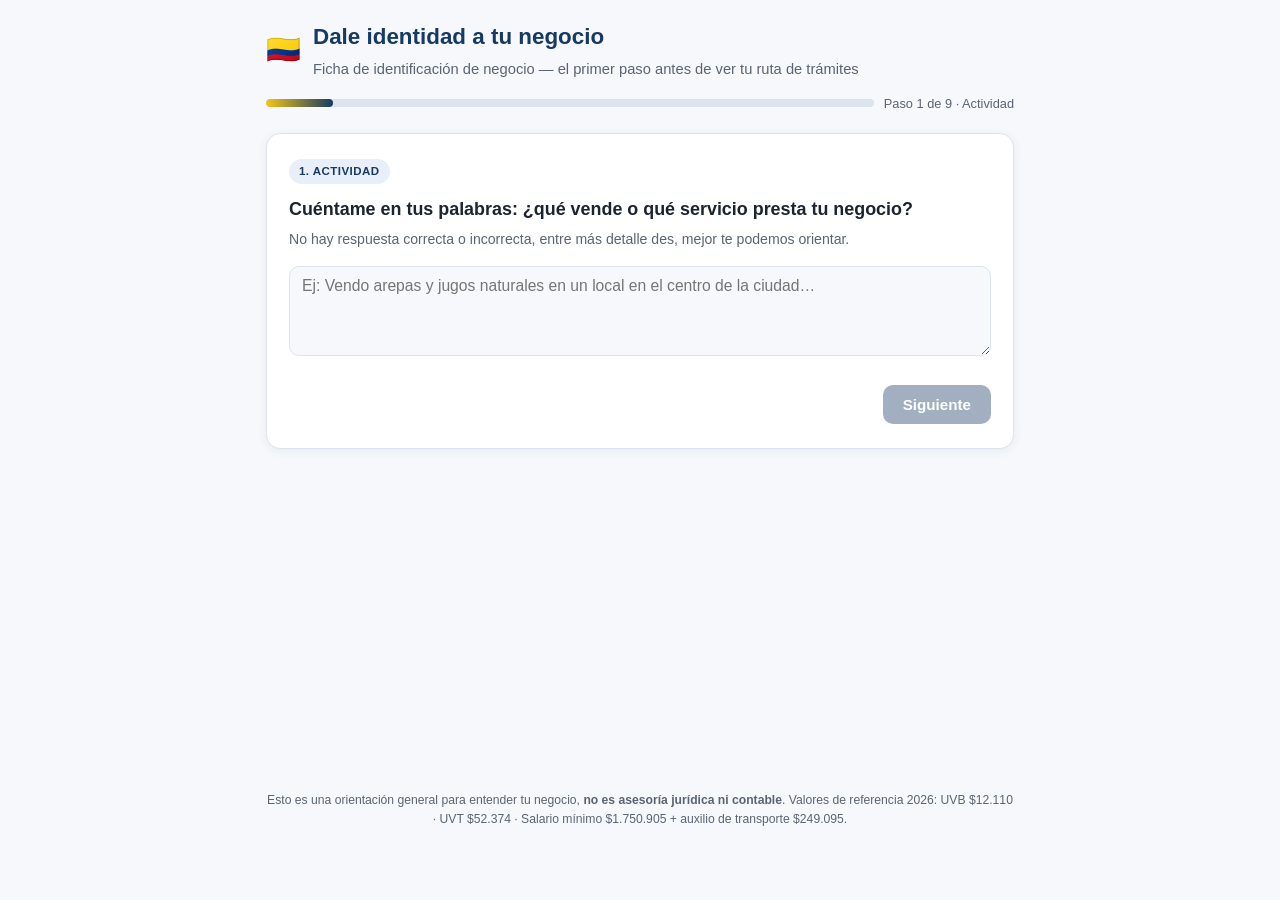
==== index.html @ d8d4880c "Agregar ficha de identificación de negocio Primer módulo del proyecto: un asistente por botones que " ====
<!DOCTYPE html>
<html lang="es-CO">
<head>
  <meta charset="UTF-8" />
  <meta name="viewport" content="width=device-width, initial-scale=1.0" />
  <title>Ficha de Identificación de Negocio · Emprendimiento Sabana</title>
  <meta name="description" content="Dale identidad a tu negocio: responde unas preguntas simples y arma tu ficha de identificación para saber qué trámites, entidades y documentos te corresponden." />
  <link rel="stylesheet" href="styles.css" />
</head>
<body>
  <div class="app-shell">
    <header class="app-header">
      <div class="brand">
        <span class="brand-badge">🇨🇴</span>
        <div>
          <h1>Dale identidad a tu negocio</h1>
          <p class="subtitle">Ficha de identificación de negocio — el primer paso antes de ver tu ruta de trámites</p>
        </div>
      </div>
      <div class="progress-wrap" aria-hidden="true">
        <div class="progress-track">
          <div id="progressBar" class="progress-bar" style="width:0%"></div>
        </div>
        <span id="progressLabel" class="progress-label">Empezando…</span>
      </div>
    </header>

    <main id="main" class="main-panel" role="main" aria-live="polite">
      <!-- El asistente (wizard) se renderiza aquí vía app.js -->
    </main>

    <footer class="app-footer">
      <p>
        Esto es una orientación general para entender tu negocio, <strong>no es asesoría jurídica ni contable</strong>.
        Valores de referencia 2026: UVB $12.110 · UVT $52.374 · Salario mínimo $1.750.905 + auxilio de transporte $249.095.
      </p>
    </footer>
  </div>

  <script src="app.js"></script>
</body>
</html>
---- styles.css ----
:root {
  --azul: #163a63;
  --azul-suave: #e8eff8;
  --amarillo: #f5c518;
  --rojo: #c8102e;
  --texto: #1c2430;
  --texto-suave: #5a6472;
  --borde: #dde3ec;
  --fondo: #f7f8fb;
  --blanco: #ffffff;
  --verde: #1f8a4c;
  --radio: 14px;
  --sombra: 0 2px 10px rgba(22, 58, 99, 0.08);
}

* { box-sizing: border-box; }

html, body {
  margin: 0;
  padding: 0;
  background: var(--fondo);
  color: var(--texto);
  font-family: "Segoe UI", Roboto, Helvetica, Arial, sans-serif;
  line-height: 1.5;
}

.app-shell {
  max-width: 780px;
  margin: 0 auto;
  padding: 20px 16px 60px;
  min-height: 100vh;
  display: flex;
  flex-direction: column;
}

.app-header {
  margin-bottom: 20px;
}

.brand {
  display: flex;
  align-items: center;
  gap: 12px;
  margin-bottom: 14px;
}

.brand-badge {
  font-size: 28px;
  line-height: 1;
}

.app-header h1 {
  margin: 0;
  font-size: 1.4rem;
  color: var(--azul);
}

.subtitle {
  margin: 4px 0 0;
  color: var(--texto-suave);
  font-size: 0.92rem;
}

.progress-wrap {
  display: flex;
  align-items: center;
  gap: 10px;
}

.progress-track {
  flex: 1;
  height: 8px;
  background: var(--borde);
  border-radius: 6px;
  overflow: hidden;
}

.progress-bar {
  height: 100%;
  background: linear-gradient(90deg, var(--amarillo), var(--azul));
  border-radius: 6px;
  transition: width 0.35s ease;
}

.progress-label {
  font-size: 0.8rem;
  color: var(--texto-suave);
  white-space: nowrap;
}

.main-panel {
  flex: 1;
}

.card {
  background: var(--blanco);
  border: 1px solid var(--borde);
  border-radius: var(--radio);
  box-shadow: var(--sombra);
  padding: 24px 22px;
  animation: fadeIn 0.25s ease;
}

@keyframes fadeIn {
  from { opacity: 0; transform: translateY(6px); }
  to { opacity: 1; transform: translateY(0); }
}

.section-tag {
  display: inline-block;
  font-size: 0.72rem;
  font-weight: 700;
  letter-spacing: 0.04em;
  text-transform: uppercase;
  color: var(--azul);
  background: var(--azul-suave);
  padding: 4px 10px;
  border-radius: 999px;
  margin-bottom: 12px;
}

.question {
  font-size: 1.12rem;
  font-weight: 600;
  margin: 0 0 6px;
  color: var(--texto);
}

.hint {
  font-size: 0.88rem;
  color: var(--texto-suave);
  margin: 0 0 16px;
}

.explainer {
  background: var(--azul-suave);
  border-left: 4px solid var(--azul);
  padding: 12px 14px;
  border-radius: 8px;
  font-size: 0.92rem;
  margin-bottom: 16px;
}

.field-group {
  margin-bottom: 16px;
}

.field-label {
  display: block;
  font-size: 0.85rem;
  font-weight: 600;
  margin-bottom: 6px;
  color: var(--texto);
}

textarea, input[type="text"], input[type="number"] {
  width: 100%;
  padding: 10px 12px;
  border: 1.5px solid var(--borde);
  border-radius: 10px;
  font-size: 0.98rem;
  font-family: inherit;
  color: var(--texto);
  background: var(--fondo);
}

textarea:focus, input:focus {
  outline: none;
  border-color: var(--azul);
  background: var(--blanco);
}

textarea {
  min-height: 90px;
  resize: vertical;
}

.btn-grid {
  display: flex;
  flex-wrap: wrap;
  gap: 10px;
  margin-bottom: 4px;
}

.choice-btn {
  border: 1.6px solid var(--borde);
  background: var(--blanco);
  color: var(--texto);
  padding: 10px 16px;
  border-radius: 999px;
  font-size: 0.92rem;
  cursor: pointer;
  transition: all 0.15s ease;
  text-align: left;
}

.choice-btn:hover {
  border-color: var(--azul);
  background: var(--azul-suave);
}

.choice-btn.selected {
  background: var(--azul);
  border-color: var(--azul);
  color: var(--blanco);
  font-weight: 600;
}

.choice-btn.block {
  display: block;
  width: 100%;
  border-radius: 10px;
}

.choice-btn small {
  display: block;
  font-weight: 400;
  opacity: 0.85;
  margin-top: 2px;
}

.nav-row {
  display: flex;
  justify-content: space-between;
  align-items: center;
  margin-top: 22px;
  gap: 10px;
}

.btn {
  border: none;
  border-radius: 10px;
  padding: 11px 20px;
  font-size: 0.95rem;
  font-weight: 600;
  cursor: pointer;
  transition: opacity 0.15s ease, transform 0.1s ease;
}

.btn:active { transform: scale(0.98); }

.btn-primary {
  background: var(--azul);
  color: var(--blanco);
}

.btn-primary:disabled {
  opacity: 0.4;
  cursor: not-allowed;
}

.btn-ghost {
  background: transparent;
  color: var(--texto-suave);
}

.btn-ghost:hover { color: var(--azul); }

.error-msg {
  color: var(--rojo);
  font-size: 0.85rem;
  margin-top: 8px;
}

/* Resultado / ficha */
.ficha-card {
  background: var(--azul);
  color: var(--blanco);
  border-radius: var(--radio);
  padding: 22px;
  margin-bottom: 20px;
}

.ficha-card h2 {
  margin: 0 0 4px;
  font-size: 1.2rem;
}

.ficha-card .ficha-sub {
  font-size: 0.85rem;
  opacity: 0.85;
  margin-bottom: 16px;
}

.ficha-row {
  display: grid;
  grid-template-columns: 180px 1fr;
  gap: 6px 12px;
  padding: 8px 0;
  border-bottom: 1px solid rgba(255,255,255,0.15);
  font-size: 0.92rem;
}

.ficha-row:last-child { border-bottom: none; }

.ficha-row dt {
  font-weight: 700;
  opacity: 0.9;
}

.ficha-row dd {
  margin: 0;
}

.tag-list {
  list-style: none;
  padding: 0;
  margin: 4px 0 0;
}

.tag-list li {
  background: rgba(255,255,255,0.14);
  border-radius: 8px;
  padding: 6px 10px;
  margin-bottom: 6px;
  font-size: 0.88rem;
}

.tag-list li:last-child { margin-bottom: 0; }

.map-section {
  margin-bottom: 20px;
}

.map-section h3 {
  font-size: 1.02rem;
  color: var(--azul);
  margin-bottom: 10px;
}

.entity-grid {
  display: grid;
  grid-template-columns: repeat(auto-fit, minmax(220px, 1fr));
  gap: 12px;
}

.entity-card {
  border: 1px solid var(--borde);
  border-radius: 12px;
  padding: 14px 16px;
  background: var(--blanco);
}

.entity-card.baseline { border-top: 4px solid var(--azul); }
.entity-card.trigger { border-top: 4px solid var(--amarillo); }

.entity-card h4 {
  margin: 0 0 8px;
  font-size: 0.95rem;
  color: var(--texto);
}

.entity-card ul {
  margin: 0;
  padding-left: 18px;
  font-size: 0.86rem;
  color: var(--texto-suave);
}

.entity-card ul li { margin-bottom: 4px; }

.link-row {
  display: flex;
  flex-wrap: wrap;
  gap: 10px;
  margin-top: 10px;
}

.link-btn {
  display: inline-flex;
  align-items: center;
  gap: 8px;
  border: 1.6px solid var(--azul);
  color: var(--azul);
  background: var(--blanco);
  text-decoration: none;
  padding: 10px 16px;
  border-radius: 10px;
  font-size: 0.9rem;
  font-weight: 600;
}

.link-btn:hover { background: var(--azul-suave); }

.open-list {
  font-size: 0.88rem;
  color: var(--texto-suave);
  padding-left: 18px;
  margin: 6px 0 0;
}

.open-list li { margin-bottom: 6px; }

.actions-row {
  display: flex;
  gap: 10px;
  flex-wrap: wrap;
  margin-top: 18px;
}

.copy-box {
  background: var(--fondo);
  border: 1px dashed var(--borde);
  border-radius: 10px;
  padding: 14px;
  font-family: "SFMono-Regular", Consolas, "Liberation Mono", Menlo, monospace;
  font-size: 0.78rem;
  white-space: pre-wrap;
  color: var(--texto);
  margin-top: 10px;
  display: none;
}

.copy-box.visible { display: block; }

.app-footer {
  margin-top: 26px;
  font-size: 0.76rem;
  color: var(--texto-suave);
  text-align: center;
}

.disclaimer-inline {
  font-size: 0.8rem;
  color: var(--texto-suave);
  margin-top: 14px;
  border-top: 1px dashed var(--borde);
  padding-top: 12px;
}

@media (max-width: 520px) {
  .ficha-row { grid-template-columns: 1fr; }
  .ficha-row dt { margin-bottom: 2px; }
}
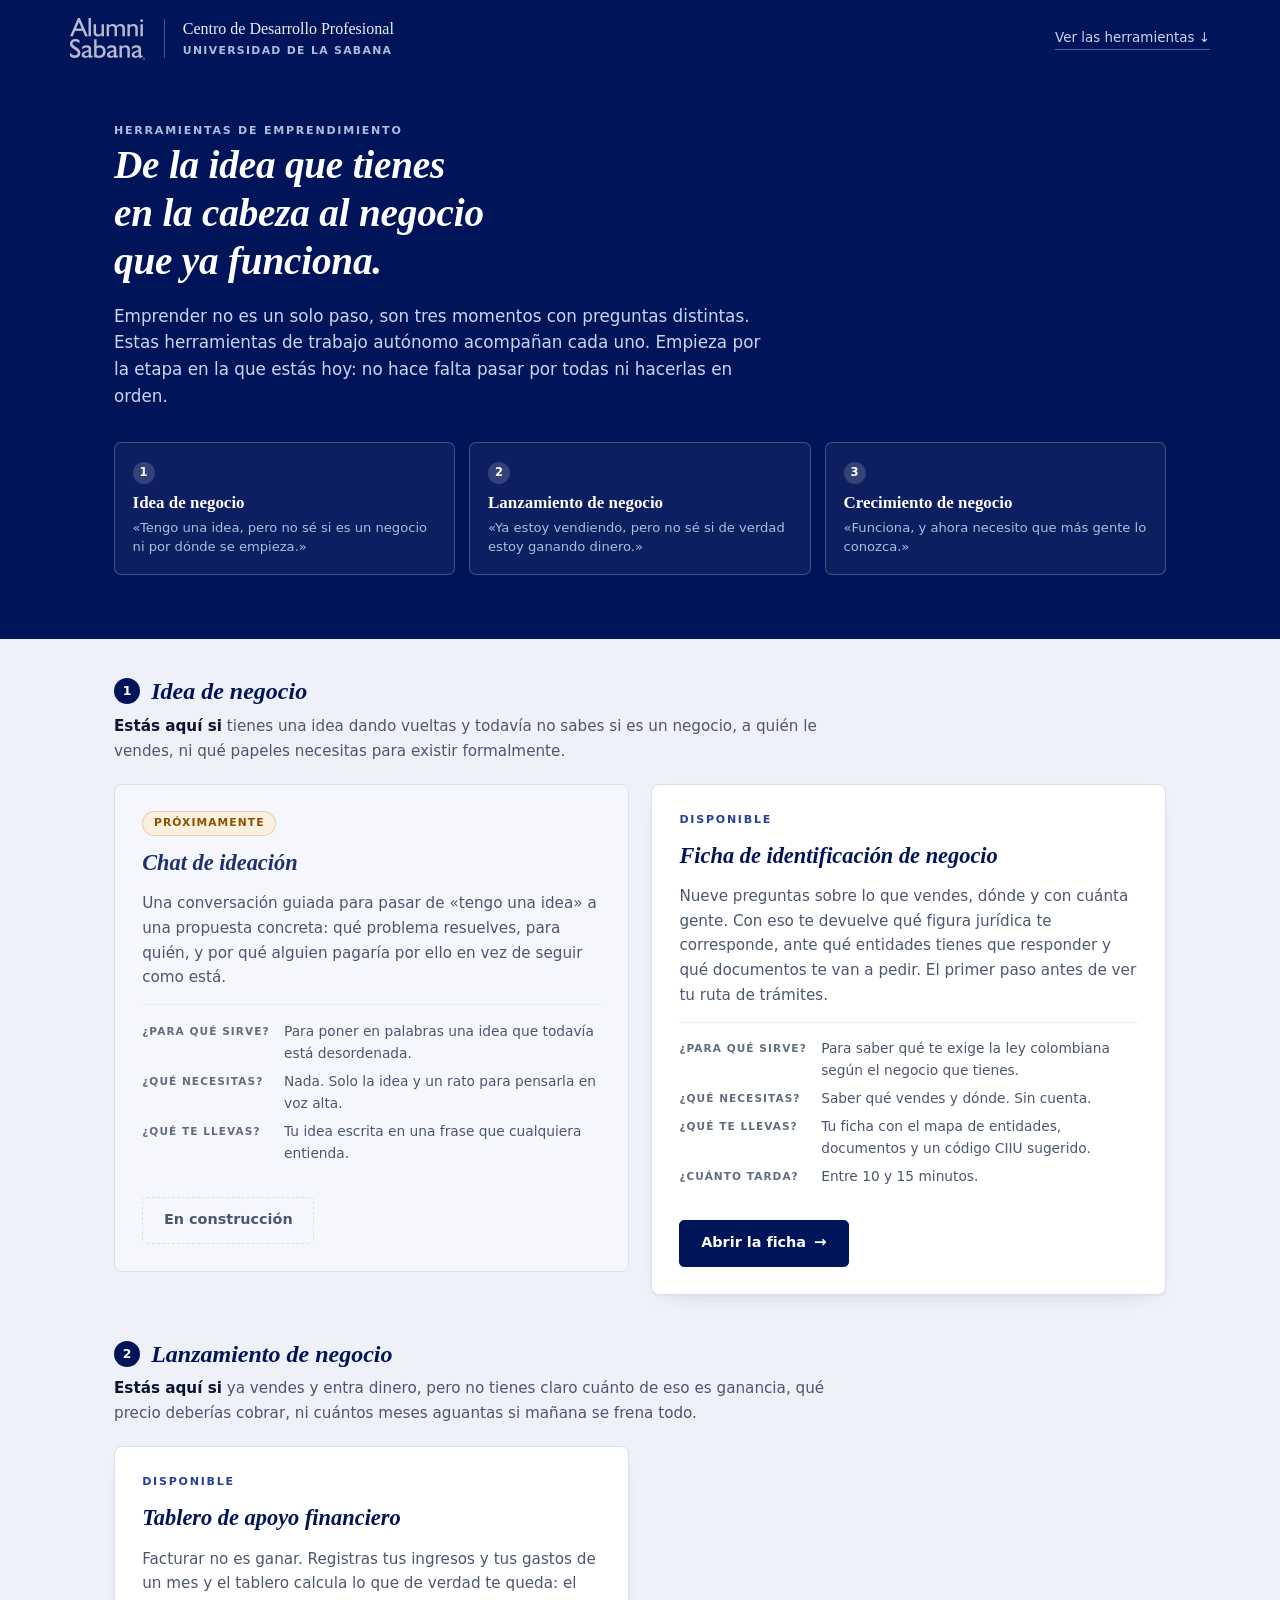
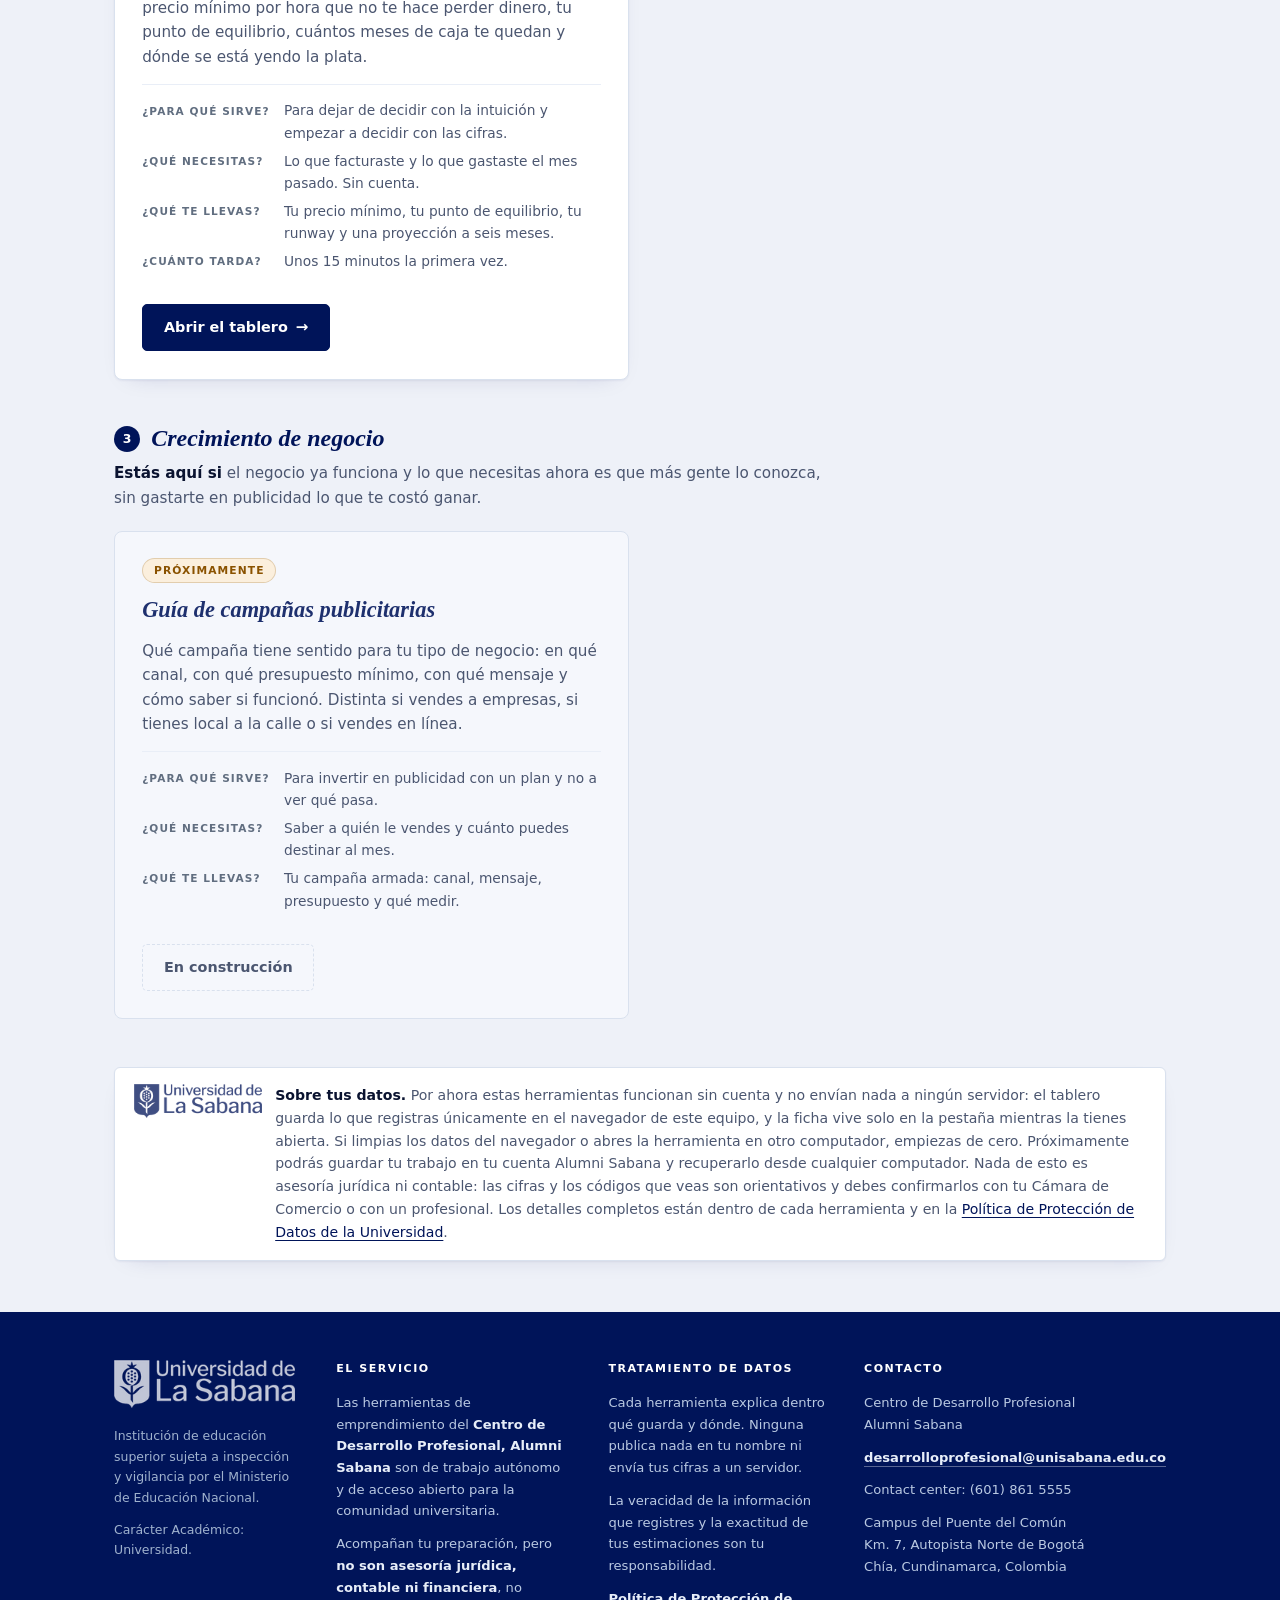
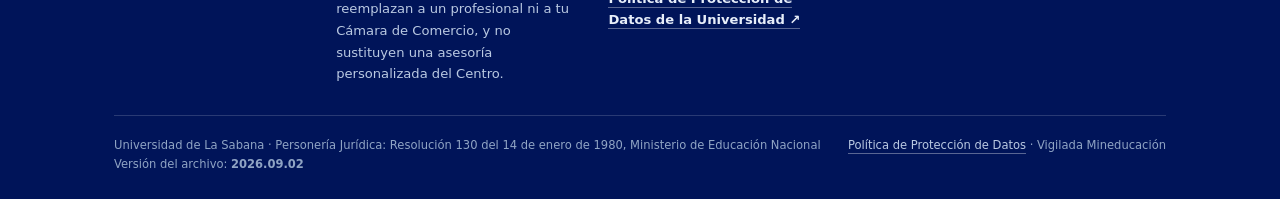
==== commit 9ae0f5b2: "Portada de emprendimiento y las dos primeras herramientas Tres páginas autónomas para el recorrido d" ====
--- a/index.html
+++ b/index.html
@@ -1,42 +1,665 @@
 <!DOCTYPE html>
-<html lang="es-CO">
+<html lang="es">
 <head>
-  <meta charset="UTF-8" />
-  <meta name="viewport" content="width=device-width, initial-scale=1.0" />
-  <title>Ficha de Identificación de Negocio · Emprendimiento Sabana</title>
-  <meta name="description" content="Dale identidad a tu negocio: responde unas preguntas simples y arma tu ficha de identificación para saber qué trámites, entidades y documentos te corresponden." />
-  <link rel="stylesheet" href="styles.css" />
+<meta charset="UTF-8">
+<meta name="viewport" content="width=device-width, initial-scale=1, viewport-fit=cover">
+<meta name="description" content="Herramientas de emprendimiento del Centro de Desarrollo Profesional de la Universidad de La Sabana: de la idea al lanzamiento y al crecimiento de tu negocio.">
+<meta name="color-scheme" content="light">
+<meta name="theme-color" content="#001459">
+<title>Emprendimiento · Centro de Desarrollo Profesional — Alumni Sabana</title>
+<style>
+/* ══════════════════════════════════════════════════════════════
+   HERRAMIENTAS DE EMPRENDIMIENTO
+   Centro de Desarrollo Profesional · Alumni Sabana
+   Universidad de La Sabana
+
+   Portada de las herramientas de emprendimiento. Misma paleta,
+   misma tipografía y mismo pie que «Estudio de Pitch», «Construye
+   tu portafolio» y la portada de empleabilidad: las herramientas
+   del Centro se leen como un solo servicio, no como páginas sueltas.
+
+   ── CÓMO ESTÁ ORGANIZADA ──────────────────────────────────────
+   Tres etapas, en el orden en que las vive quien emprende:
+
+     1 · IDEA        · tienes una idea, no sabes si es un negocio
+     2 · LANZAMIENTO · ya vendes, no sabes si estás ganando
+     3 · CRECIMIENTO · funciona, quieres que lo conozcan más
+
+   El orden es la mitad del mensaje: quien llega perdido encuentra
+   su etapa antes de leer una sola tarjeta.
+
+   ── PARA AÑADIR O ACTIVAR UNA HERRAMIENTA ─────────────────────
+   1. Quita el atributo «data-pronto» de su <article>.
+   2. Añade su dirección en el bloque DIRECCIONES, al final.
+   El botón se activa solo. No hace falta tocar nada más.
+   ══════════════════════════════════════════════════════════════ */
+
+/* ═══════════════ 1 · VARIABLES ═══════════════ */
+:root {
+  --paper: #EEF1F8;
+  --surface: #FFFFFF;
+  --surface-2: #F5F7FC;
+  --ink: #0A1330;
+  --ink-soft: #4B5670;
+  /* #8895A4 venía de las otras portadas del Centro, pero medido da
+     3,05:1 sobre blanco: por debajo del mínimo de 4,5:1 que pide la
+     WCAG para texto pequeño, y las etiquetas «¿PARA QUÉ SIRVE?» son
+     justo texto pequeño. Se oscurece hasta 4,6:1 conservando el
+     mismo matiz azulado. Se comprueba contra los DOS fondos en que
+     aparece: el blanco de las tarjetas activas y el #F5F7FC de las
+     de «Próximamente», que es el más exigente de los dos. */
+  --ink-faint: #616E80;
+  --rule: #D9E1EE;
+  --rule-soft: #E9EEF7;
+
+  --azul: #001459;
+  --azul-700: #1E306E;
+  --azul-500: #25409A;
+  --azul-300: #7FA6D0;
+  --azul-soft: #E3EAF7;
+
+  --ok: #158A5E;
+  --ambar: #8A5200;
+  --ambar-soft: #FBEFDD;
+
+  --shadow: 0 1px 2px rgba(0,20,89,.05), 0 8px 24px -16px rgba(0,20,89,.22);
+  --shadow-alta: 0 2px 6px rgba(0,20,89,.08), 0 22px 44px -20px rgba(0,20,89,.3);
+
+  --serif: "Iowan Old Style", "Palatino Linotype", Palatino, "Book Antiqua", Georgia, serif;
+  --sans: "Segoe UI", system-ui, -apple-system, "Helvetica Neue", Arial, sans-serif;
+
+  --ancho: 1140px;
+  --pad: clamp(1.1rem, 4vw, 2.75rem);
+}
+
+/* ═══════════════ 2 · BASE ═══════════════ */
+* { box-sizing: border-box; }
+
+body {
+  margin: 0;
+  background: var(--paper);
+  color: var(--ink);
+  font-family: var(--sans);
+  font-size: 16px;
+  line-height: 1.62;
+  -webkit-font-smoothing: antialiased;
+}
+
+h1, h2, h3 { font-family: var(--serif); font-weight: 600; line-height: 1.2; margin: 0; text-wrap: balance; }
+p { margin: 0; }
+a { color: var(--azul); text-underline-offset: 3px; }
+:focus-visible { outline: 2px solid var(--azul-500); outline-offset: 3px; border-radius: 2px; }
+
+.envoltura { max-width: var(--ancho); margin: 0 auto; padding: 0 var(--pad); }
+.eyebrow {
+  font-size: .69rem; letter-spacing: .16em; text-transform: uppercase;
+  font-weight: 700; color: var(--azul-500);
+}
+.saltar {
+  position: absolute; left: -9999px; top: 0; z-index: 100;
+  background: var(--azul); color: #FFFFFF;
+  padding: .6rem 1rem; border-radius: 0 0 5px 0; font-size: .85rem; font-weight: 600;
+}
+.saltar:focus { left: 0; }
+
+/* ═══════════════ 3 · CABECERA ═══════════════ */
+.masthead { background: var(--azul); color: #EAF0F8; }
+.masthead-fila {
+  display: flex; align-items: center; gap: 1.2rem;
+  padding: 1.1rem 0; flex-wrap: wrap;
+}
+.masthead img { height: 42px; width: auto; display: block; }
+.masthead .divisor {
+  padding-left: 1.1rem; border-left: 1px solid rgba(255,255,255,.28);
+  font-family: var(--serif); font-size: 1rem; line-height: 1.3;
+}
+.masthead .divisor small {
+  display: block; font-family: var(--sans); font-size: .68rem;
+  letter-spacing: .12em; text-transform: uppercase; color: #A9BEDE;
+  font-weight: 600; margin-top: .25rem;
+}
+.masthead .volver {
+  margin-left: auto; font-size: .84rem; color: #C7D6F0; text-decoration: none;
+  border-bottom: 1px solid rgba(199,214,240,.4); padding-bottom: 1px;
+  transition: color .15s, border-color .15s;
+}
+.masthead .volver:hover { color: #FFFFFF; border-bottom-color: #FFFFFF; }
+
+/* ═══════════════ 4 · PORTADA ═══════════════ */
+.hero { background: var(--azul); color: #FFFFFF; padding: 2.4rem 0 3rem; }
+.hero h1 {
+  font-size: clamp(1.55rem, 3.4vw, 2.45rem); font-style: italic;
+  letter-spacing: -.005em; line-height: 1.22; max-width: 22ch;
+}
+.hero p {
+  margin-top: 1.1rem; font-size: 1.05rem;
+  color: #C7D6F0; line-height: 1.6; max-width: 62ch;
+}
+.hero .eyebrow { color: #A9BEDE; }
+
+/* El recorrido: las tres etapas como índice de la página. No es
+   decoración —es el único sitio donde se ve el camino entero de un
+   vistazo, y cada una lleva a su sección. */
+.recorrido {
+  display: grid; grid-template-columns: repeat(3, 1fr);
+  gap: .9rem; margin-top: 2rem; list-style: none; padding: 0;
+  counter-reset: etapa;
+}
+.recorrido a {
+  display: block; text-decoration: none; height: 100%;
+  border: 1px solid rgba(255,255,255,.22); border-radius: 7px;
+  padding: .95rem 1.1rem 1.05rem;
+  background: rgba(255,255,255,.05);
+  transition: background .16s, border-color .16s, transform .12s;
+}
+.recorrido a:hover {
+  background: rgba(255,255,255,.11); border-color: rgba(255,255,255,.5);
+  transform: translateY(-2px);
+}
+.recorrido .num {
+  display: inline-flex; align-items: center; justify-content: center;
+  width: 22px; height: 22px; border-radius: 50%;
+  background: rgba(255,255,255,.16); color: #FFFFFF;
+  font-size: .72rem; font-weight: 700; margin-bottom: .5rem;
+}
+.recorrido b {
+  display: block; font-family: var(--serif); font-size: 1.06rem;
+  font-weight: 600; color: #FFFFFF; line-height: 1.25;
+}
+.recorrido span.q {
+  display: block; margin-top: .3rem; font-size: .82rem;
+  color: #A9BEDE; line-height: 1.5;
+}
+
+/* ═══════════════ 5 · PANEL DE QUIEN ENTRÓ ═══════════════ */
+.panel {
+  background: var(--surface); border: 1px solid var(--rule); border-radius: 8px;
+  box-shadow: var(--shadow); padding: 1.5rem 1.7rem;
+  margin-top: -2.6rem; margin-bottom: 2rem;
+}
+.panel[hidden] { display: none; }
+.panel-cab { display: flex; align-items: flex-start; justify-content: space-between; gap: 1.2rem; flex-wrap: wrap; }
+.panel h2 { font-size: 1.5rem; font-style: italic; color: var(--azul); margin-top: .2rem; }
+.panel-cab p { font-size: .9rem; color: var(--ink-soft); margin-top: .3rem; }
+.panel-nota {
+  font-size: .82rem; color: var(--ink-faint);
+  margin-top: 1rem; padding-top: .9rem; border-top: 1px solid var(--rule-soft);
+}
+
+/* El panel de la cuenta sí sube a solaparse con la banda azul: es
+   una tarjeta blanca con sombra, y el efecto de que «flote» sobre
+   el azul es el que tienen las otras portadas del Centro.
+
+   La primera ETAPA no sube. Se intentó y el resultado fue un
+   título azul marino cayendo sobre la banda azul marino: el
+   «Idea de negocio» desaparecía por completo. Un titular de
+   sección no es una tarjeta —no lleva fondo propio— así que sobre
+   la banda no tiene dónde apoyarse. Se queda en el papel. */
+
+/* ═══════════════ 6 · ETAPAS ═══════════════ */
+.etapa { padding-top: 2.8rem; scroll-margin-top: 1rem; }
+.etapa.primera { padding-top: 2.4rem; }
+.etapa-cab { margin-bottom: 1.3rem; }
+.etapa-cab .linea {
+  display: flex; align-items: baseline; gap: .7rem; flex-wrap: wrap;
+}
+.etapa-cab .num {
+  display: inline-flex; align-items: center; justify-content: center;
+  width: 26px; height: 26px; flex: none; border-radius: 50%;
+  background: var(--azul); color: #FFFFFF;
+  font-family: var(--sans); font-size: .78rem; font-weight: 700;
+  align-self: center;
+}
+.etapa-cab h2 { font-size: 1.5rem; font-style: italic; color: var(--azul); }
+.etapa-cab .cuando {
+  margin-top: .5rem; color: var(--ink-soft); font-size: .95rem; max-width: 74ch;
+}
+.etapa-cab .cuando b { color: var(--ink); font-weight: 600; }
+
+/* ═══════════════ 7 · TARJETAS ═══════════════ */
+/* La rejilla es de DOS columnas fijas, no «auto-fit».
+   Se probaron las dos alternativas y ninguna sirve:
+     · «auto-fit» estira la tarjeta única de las etapas 2 y 3 hasta
+       los 1140 px del contenedor. Deja de leerse como tarjeta y
+       pasa a ser una franja con líneas de 140 caracteres.
+     · «auto-fill» con un máximo corrige eso, pero reparte el
+       sobrante en columnas fantasma y apila las dos tarjetas de la
+       etapa 1 en una sola columna, dejando media página vacía.
+   Con dos columnas explícitas, una tarjeta ocupa una columna
+   —el mismo ancho en las tres etapas— y dos se ponen al lado. */
+.tarjetas {
+  display: grid;
+  grid-template-columns: repeat(2, minmax(0, 1fr));
+  gap: 1.4rem;
+  align-items: start;
+}
+/* Por debajo de dos columnas cómodas, una sola a todo el ancho. */
+@media (max-width: 860px) {
+  .tarjetas { grid-template-columns: minmax(0, 1fr); }
+}
+.tarjeta {
+  background: var(--surface); border: 1px solid var(--rule); border-radius: 8px;
+  box-shadow: var(--shadow); padding: 1.6rem 1.7rem 1.7rem;
+  display: flex; flex-direction: column; gap: .9rem;
+  transition: box-shadow .18s ease, transform .18s ease, border-color .18s ease;
+}
+.tarjeta:hover { box-shadow: var(--shadow-alta); transform: translateY(-2px); border-color: var(--azul-300); }
+.tarjeta h3 { font-size: 1.4rem; font-style: italic; color: var(--azul); }
+.tarjeta .lema { font-size: .95rem; color: var(--ink-soft); }
+
+.tarjeta dl {
+  margin: 0; display: grid; grid-template-columns: auto 1fr;
+  gap: .35rem .9rem; font-size: .86rem;
+  padding-top: .9rem; border-top: 1px solid var(--rule-soft);
+}
+.tarjeta dt {
+  font-size: .66rem; letter-spacing: .1em; text-transform: uppercase;
+  color: var(--ink-faint); font-weight: 700; padding-top: .2rem;
+}
+.tarjeta dd { margin: 0; color: var(--ink-soft); }
+
+.tarjeta .ir { margin-top: auto; padding-top: 1.1rem; }
+
+/* ── Las que todavía no existen ──
+   Se ven, porque el recorrido completo es información útil: quien
+   entra sabe qué va a haber y en qué orden. Pero no fingen ser un
+   enlace. El botón es un <span>, no una <a>: no se puede pulsar,
+   no recibe el foco del tabulador y no promete lo que no hay. */
+.tarjeta[data-pronto] { background: var(--surface-2); box-shadow: none; }
+.tarjeta[data-pronto]:hover { transform: none; box-shadow: none; border-color: var(--rule); }
+.tarjeta[data-pronto] h3 { color: var(--azul-700); }
+.marca-pronto {
+  display: inline-flex; align-items: center; gap: .4rem; align-self: flex-start;
+  background: var(--ambar-soft); color: var(--ambar);
+  border: 1px solid rgba(138,82,0,.22); border-radius: 999px;
+  padding: .18rem .68rem; font-size: .67rem; font-weight: 700;
+  letter-spacing: .1em; text-transform: uppercase;
+}
+.boton-pronto {
+  display: inline-flex; align-items: center; justify-content: center;
+  background: transparent; color: var(--ink-soft);
+  border: 1px dashed var(--rule); border-radius: 5px;
+  padding: .68rem 1.3rem; font-size: .9rem; font-weight: 600;
+  cursor: default; user-select: none;
+}
+
+.boton {
+  display: inline-flex; align-items: center; justify-content: center; gap: .5rem;
+  background: var(--azul); color: #FFFFFF; border: 1px solid var(--azul);
+  font-family: var(--sans); font-size: .9rem; font-weight: 600;
+  padding: .68rem 1.3rem; border-radius: 5px; text-decoration: none;
+  transition: opacity .15s, transform .08s;
+}
+.boton:hover { opacity: .9; }
+.boton:active { transform: translateY(1px); }
+.boton .flecha { font-size: 1.05em; line-height: 1; }
+.boton.linea { background: transparent; color: var(--azul); border-color: var(--rule); }
+.boton.linea:hover { background: var(--azul-soft); border-color: var(--azul); opacity: 1; }
+
+/* ═══════════════ 8 · AVISO Y PIE ═══════════════ */
+.privacidad {
+  display: flex; gap: .8rem; align-items: flex-start;
+  background: var(--surface); border: 1px solid var(--rule); border-radius: 6px;
+  padding: 1rem 1.2rem; margin: 3rem 0 3.2rem; font-size: .88rem; color: var(--ink-soft);
+  box-shadow: var(--shadow);
+}
+.privacidad .sello { flex: none; }
+.privacidad .sello img { height: 34px; width: auto; display: block; }
+.privacidad b { color: var(--ink); }
+
+footer.pie { background: var(--azul); color: #B9C9E2; padding: 3rem 0 1.6rem; }
+.pie-rejilla {
+  display: grid; grid-template-columns: 1.1fr 1.4fr 1.3fr 1fr; gap: 2.4rem;
+  padding-bottom: 1.9rem; border-bottom: 1px solid rgba(255,255,255,.16);
+}
+.pie-logo { height: 48px; width: auto; display: block; margin-bottom: 1.15rem; }
+.pie-col h4 {
+  font-family: var(--sans); font-size: .69rem; font-weight: 700; letter-spacing: .14em;
+  text-transform: uppercase; color: #FFFFFF; margin: 0 0 .9rem;
+}
+.pie-col p { font-size: .82rem; line-height: 1.65; color: #B9C9E2; margin: 0 0 .7rem; }
+.pie-col p:last-child { margin-bottom: 0; }
+.pie-col strong { color: #E7EEF9; font-weight: 600; }
+.pie-marca p { font-size: .78rem; color: #9FB2CE; }
+.pie-enlace {
+  color: #E7EEF9; text-decoration: none; font-weight: 600;
+  border-bottom: 1px solid rgba(255,255,255,.35); padding-bottom: 1px;
+  transition: color .15s, border-color .15s;
+}
+.pie-enlace:hover { color: #FFFFFF; border-bottom-color: #FFFFFF; }
+.pie-legal {
+  display: flex; justify-content: space-between; gap: 1.25rem; flex-wrap: wrap;
+  padding-top: 1.25rem; font-size: .72rem; color: #8FA4C4; line-height: 1.6;
+}
+.pie-legal .pie-enlace { font-weight: 500; color: #B9C9E2; }
+
+/* ═══════════════ 9 · RESPONSIVE ═══════════════ */
+@media (max-width: 1000px) { .pie-rejilla { grid-template-columns: 1fr 1fr; gap: 2rem; } }
+@media (max-width: 760px)  { .recorrido { grid-template-columns: 1fr; gap: .6rem; } }
+@media (max-width: 620px) {
+  .pie-rejilla { grid-template-columns: 1fr; }
+  .masthead .divisor { padding-left: 0; border-left: 0; }
+  .masthead .volver { margin-left: 0; }
+  .privacidad { flex-direction: column; }
+  .etapa.primera, .panel { margin-top: -1.8rem; }
+}
+@media (prefers-reduced-motion: reduce) {
+  * { transition: none !important; animation: none !important; }
+  .tarjeta:hover, .recorrido a:hover { transform: none; }
+}
+@media print {
+  .hero, .masthead { background: #FFFFFF !important; color: #0A1330 !important; }
+  .hero h1, .recorrido b { color: #0A1330 !important; }
+  .boton, .recorrido, .saltar { display: none !important; }
+}
+</style>
 </head>
 <body>
-  <div class="app-shell">
-    <header class="app-header">
-      <div class="brand">
-        <span class="brand-badge">🇨🇴</span>
-        <div>
-          <h1>Dale identidad a tu negocio</h1>
-          <p class="subtitle">Ficha de identificación de negocio — el primer paso antes de ver tu ruta de trámites</p>
+
+<a class="saltar" href="#etapas">Saltar a las herramientas</a>
+
+<!-- ══════════════════ CABECERA ══════════════════ -->
+<header class="masthead">
+  <div class="envoltura masthead-fila">
+    <img src="[data-uri]" alt="Alumni Sabana" width="150" height="84">
+    <div class="divisor">Centro de Desarrollo Profesional<small>Universidad de La Sabana</small></div>
+    <a class="volver" href="#etapas">Ver las herramientas ↓</a>
+  </div>
+</header>
+
+<!-- ══════════════════ PORTADA ══════════════════ -->
+<section class="hero">
+  <div class="envoltura">
+    <span class="eyebrow">Herramientas de emprendimiento</span>
+    <h1>De la idea que tienes en la cabeza al negocio que ya funciona.</h1>
+    <p>Emprender no es un solo paso, son tres momentos con preguntas distintas. Estas herramientas de trabajo autónomo acompañan cada uno. Empieza por la etapa en la que estás hoy: no hace falta pasar por todas ni hacerlas en orden.</p>
+
+    <ul class="recorrido">
+      <li><a href="#idea">
+        <span class="num">1</span>
+        <b>Idea de negocio</b>
+        <span class="q">«Tengo una idea, pero no sé si es un negocio ni por dónde se empieza.»</span>
+      </a></li>
+      <li><a href="#lanzamiento">
+        <span class="num">2</span>
+        <b>Lanzamiento de negocio</b>
+        <span class="q">«Ya estoy vendiendo, pero no sé si de verdad estoy ganando dinero.»</span>
+      </a></li>
+      <li><a href="#crecimiento">
+        <span class="num">3</span>
+        <b>Crecimiento de negocio</b>
+        <span class="q">«Funciona, y ahora necesito que más gente lo conozca.»</span>
+      </a></li>
+    </ul>
+  </div>
+</section>
+
+<!-- ══════════════════ ETAPAS ══════════════════ -->
+<main class="envoltura" id="etapas">
+
+  <!-- ══════════════ PANEL DE QUIEN ENTRÓ ══════════════
+       Oculto sin sesión. Lo rellena y lo muestra pintarPanel(). -->
+  <section class="panel" id="panel" hidden>
+    <div class="panel-cab">
+      <div>
+        <span class="eyebrow">Tu cuenta</span>
+        <h2 id="panel-nombre">—</h2>
+        <p id="panel-datos"></p>
+      </div>
+      <button type="button" class="boton linea" id="panel-salir">Cerrar sesión</button>
+    </div>
+    <p class="panel-nota">Tu sesión vale para todas las herramientas del Centro y se cierra al cerrar la pestaña.</p>
+  </section>
+
+  <!-- ─────────────── 1 · IDEA ─────────────── -->
+  <section class="etapa primera" id="idea">
+    <div class="etapa-cab">
+      <div class="linea"><span class="num">1</span><h2>Idea de negocio</h2></div>
+      <p class="cuando"><b>Estás aquí si</b> tienes una idea dando vueltas y todavía no sabes si es un negocio, a quién le vendes, ni qué papeles necesitas para existir formalmente.</p>
+    </div>
+
+    <div class="tarjetas">
+
+      <!-- ── Chat de ideación · todavía no existe ── -->
+      <article class="tarjeta" data-pronto>
+        <span class="marca-pronto">Próximamente</span>
+        <h3>Chat de ideación</h3>
+        <p class="lema">Una conversación guiada para pasar de «tengo una idea» a una propuesta concreta: qué problema resuelves, para quién, y por qué alguien pagaría por ello en vez de seguir como está.</p>
+        <dl>
+          <dt>¿Para qué sirve?</dt><dd>Para poner en palabras una idea que todavía está desordenada.</dd>
+          <dt>¿Qué necesitas?</dt><dd>Nada. Solo la idea y un rato para pensarla en voz alta.</dd>
+          <dt>¿Qué te llevas?</dt><dd>Tu idea escrita en una frase que cualquiera entienda.</dd>
+        </dl>
+        <div class="ir">
+          <span class="boton-pronto">En construcción</span>
         </div>
+      </article>
+
+      <!-- ── Ficha de identificación · activa ── -->
+      <article class="tarjeta">
+        <span class="eyebrow">Disponible</span>
+        <h3>Ficha de identificación de negocio</h3>
+        <p class="lema">Nueve preguntas sobre lo que vendes, dónde y con cuánta gente. Con eso te devuelve qué figura jurídica te corresponde, ante qué entidades tienes que responder y qué documentos te van a pedir. El primer paso antes de ver tu ruta de trámites.</p>
+        <dl>
+          <dt>¿Para qué sirve?</dt><dd>Para saber qué te exige la ley colombiana según el negocio que tienes.</dd>
+          <dt>¿Qué necesitas?</dt><dd>Saber qué vendes y dónde. Sin cuenta.</dd>
+          <dt>¿Qué te llevas?</dt><dd>Tu ficha con el mapa de entidades, documentos y un código CIIU sugerido.</dd>
+          <dt>¿Cuánto tarda?</dt><dd>Entre 10 y 15 minutos.</dd>
+        </dl>
+        <div class="ir">
+          <a class="boton" data-destino="ficha" href="#">Abrir la ficha <span class="flecha" aria-hidden="true">→</span></a>
+        </div>
+      </article>
+
+    </div>
+  </section>
+
+  <!-- ─────────────── 2 · LANZAMIENTO ─────────────── -->
+  <section class="etapa" id="lanzamiento">
+    <div class="etapa-cab">
+      <div class="linea"><span class="num">2</span><h2>Lanzamiento de negocio</h2></div>
+      <p class="cuando"><b>Estás aquí si</b> ya vendes y entra dinero, pero no tienes claro cuánto de eso es ganancia, qué precio deberías cobrar, ni cuántos meses aguantas si mañana se frena todo.</p>
+    </div>
+
+    <div class="tarjetas">
+
+      <!-- ── Tablero financiero · activo ── -->
+      <article class="tarjeta">
+        <span class="eyebrow">Disponible</span>
+        <h3>Tablero de apoyo financiero</h3>
+        <p class="lema">Facturar no es ganar. Registras tus ingresos y tus gastos de un mes y el tablero calcula lo que de verdad te queda: el precio mínimo por hora que no te hace perder dinero, tu punto de equilibrio, cuántos meses de caja te quedan y dónde se está yendo la plata.</p>
+        <dl>
+          <dt>¿Para qué sirve?</dt><dd>Para dejar de decidir con la intuición y empezar a decidir con las cifras.</dd>
+          <dt>¿Qué necesitas?</dt><dd>Lo que facturaste y lo que gastaste el mes pasado. Sin cuenta.</dd>
+          <dt>¿Qué te llevas?</dt><dd>Tu precio mínimo, tu punto de equilibrio, tu runway y una proyección a seis meses.</dd>
+          <dt>¿Cuánto tarda?</dt><dd>Unos 15 minutos la primera vez.</dd>
+        </dl>
+        <div class="ir">
+          <a class="boton" data-destino="tablero" href="#">Abrir el tablero <span class="flecha" aria-hidden="true">→</span></a>
+        </div>
+      </article>
+
+    </div>
+  </section>
+
+  <!-- ─────────────── 3 · CRECIMIENTO ─────────────── -->
+  <section class="etapa" id="crecimiento">
+    <div class="etapa-cab">
+      <div class="linea"><span class="num">3</span><h2>Crecimiento de negocio</h2></div>
+      <p class="cuando"><b>Estás aquí si</b> el negocio ya funciona y lo que necesitas ahora es que más gente lo conozca, sin gastarte en publicidad lo que te costó ganar.</p>
+    </div>
+
+    <div class="tarjetas">
+
+      <!-- ── Guía de campañas · todavía no existe ── -->
+      <article class="tarjeta" data-pronto>
+        <span class="marca-pronto">Próximamente</span>
+        <h3>Guía de campañas publicitarias</h3>
+        <p class="lema">Qué campaña tiene sentido para tu tipo de negocio: en qué canal, con qué presupuesto mínimo, con qué mensaje y cómo saber si funcionó. Distinta si vendes a empresas, si tienes local a la calle o si vendes en línea.</p>
+        <dl>
+          <dt>¿Para qué sirve?</dt><dd>Para invertir en publicidad con un plan y no a ver qué pasa.</dd>
+          <dt>¿Qué necesitas?</dt><dd>Saber a quién le vendes y cuánto puedes destinar al mes.</dd>
+          <dt>¿Qué te llevas?</dt><dd>Tu campaña armada: canal, mensaje, presupuesto y qué medir.</dd>
+        </dl>
+        <div class="ir">
+          <span class="boton-pronto">En construcción</span>
+        </div>
+      </article>
+
+    </div>
+  </section>
+
+  <!-- ══════════════════ PRIVACIDAD ══════════════════ -->
+  <div class="privacidad">
+    <span class="sello"><img src="[data-uri]" alt="Universidad de La Sabana" width="362" height="96"></span>
+    <p><b>Sobre tus datos.</b> Por ahora estas herramientas funcionan sin cuenta y no envían nada a ningún servidor: el tablero guarda lo que registras únicamente en el navegador de este equipo, y la ficha vive solo en la pestaña mientras la tienes abierta. Si limpias los datos del navegador o abres la herramienta en otro computador, empiezas de cero. Próximamente podrás guardar tu trabajo en tu cuenta Alumni Sabana y recuperarlo desde cualquier computador. Nada de esto es asesoría jurídica ni contable: las cifras y los códigos que veas son orientativos y debes confirmarlos con tu Cámara de Comercio o con un profesional. Los detalles completos están dentro de cada herramienta y en la <a href="https://www.unisabana.edu.co/politica-de-proteccion-de-datos" target="_blank" rel="noopener">Política de Protección de Datos de la Universidad</a>.</p>
+  </div>
+
+</main>
+
+<!-- ══════════════════ PIE ══════════════════ -->
+<footer class="pie">
+  <div class="envoltura">
+    <div class="pie-rejilla">
+
+      <div class="pie-col pie-marca">
+        <img class="pie-logo" src="[data-uri]" alt="Universidad de La Sabana" width="241" height="64">
+        <p>Institución de educación superior sujeta a inspección y vigilancia por el Ministerio de Educación Nacional.</p>
+        <p>Carácter Académico: Universidad.</p>
       </div>
-      <div class="progress-wrap" aria-hidden="true">
-        <div class="progress-track">
-          <div id="progressBar" class="progress-bar" style="width:0%"></div>
-        </div>
-        <span id="progressLabel" class="progress-label">Empezando…</span>
+
+      <div class="pie-col">
+        <h4>El servicio</h4>
+        <p>Las herramientas de emprendimiento del <strong>Centro de Desarrollo Profesional, Alumni Sabana</strong> son de trabajo autónomo y de acceso abierto para la comunidad universitaria.</p>
+        <p>Acompañan tu preparación, pero <strong>no son asesoría jurídica, contable ni financiera</strong>, no reemplazan a un profesional ni a tu Cámara de Comercio, y no sustituyen una asesoría personalizada del Centro.</p>
       </div>
-    </header>
-
-    <main id="main" class="main-panel" role="main" aria-live="polite">
-      <!-- El asistente (wizard) se renderiza aquí vía app.js -->
-    </main>
-
-    <footer class="app-footer">
-      <p>
-        Esto es una orientación general para entender tu negocio, <strong>no es asesoría jurídica ni contable</strong>.
-        Valores de referencia 2026: UVB $12.110 · UVT $52.374 · Salario mínimo $1.750.905 + auxilio de transporte $249.095.
-      </p>
-    </footer>
+
+      <div class="pie-col">
+        <h4>Tratamiento de datos</h4>
+        <p>Cada herramienta explica dentro qué guarda y dónde. Ninguna publica nada en tu nombre ni envía tus cifras a un servidor.</p>
+        <p>La veracidad de la información que registres y la exactitud de tus estimaciones son tu responsabilidad.</p>
+        <p><a class="pie-enlace" href="https://www.unisabana.edu.co/politica-de-proteccion-de-datos" target="_blank" rel="noopener">Política de Protección de Datos de la Universidad ↗</a></p>
+      </div>
+
+      <div class="pie-col">
+        <h4>Contacto</h4>
+        <p>Centro de Desarrollo Profesional<br>Alumni Sabana</p>
+        <p><a class="pie-enlace" href="mailto:desarrolloprofesional@unisabana.edu.co">desarrolloprofesional@unisabana.edu.co</a></p>
+        <p>Contact center: (601) 861 5555</p>
+        <p>Campus del Puente del Común<br>Km. 7, Autopista Norte de Bogotá<br>Chía, Cundinamarca, Colombia</p>
+      </div>
+
+    </div>
+
+    <div class="pie-legal">
+      <span>Universidad de La Sabana &middot; Personería Jurídica: Resolución 130 del 14 de enero de 1980, Ministerio de Educación Nacional<br>Versión del archivo: <b>2026.09.02</b></span>
+      <span><a class="pie-enlace" href="https://www.unisabana.edu.co/politica-de-proteccion-de-datos" target="_blank" rel="noopener">Política de Protección de Datos</a> &middot; Vigilada Mineducación</span>
+    </div>
   </div>
-
-  <script src="app.js"></script>
+</footer>
+
+<script>
+(function () {
+  "use strict";
+
+  /* ══════════════════════════════════════════════════════════
+     DIRECCIONES DE LAS HERRAMIENTAS
+     ----------------------------------------------------------
+     ESTO ES LO ÚNICO QUE HAY QUE EDITAR AL PUBLICAR.
+
+     Por defecto apuntan al nombre de archivo, que es lo que
+     funciona con los tres HTML en la misma carpeta o en el mismo
+     servidor. Cuando el CDP publique cada herramienta en su
+     dirección definitiva, sustituye el valor por la URL completa:
+
+       ficha:   "https://alumni.unisabana.edu.co/ficha-negocio/",
+       tablero: "https://alumni.unisabana.edu.co/tablero/",
+
+     PARA ACTIVAR UNA HERRAMIENTA QUE HOY ESTÁ «PRÓXIMAMENTE»:
+       1. Añade su dirección aquí (por ejemplo, «ideacion»).
+       2. En su <article>, quita el atributo «data-pronto», la
+          <span class="marca-pronto"> y cambia el
+          <span class="boton-pronto"> por:
+            <a class="boton" data-destino="ideacion" href="#">…</a>
+     ══════════════════════════════════════════════════════════ */
+  var DIRECCIONES = {
+    ficha:   "ficha-negocio.html",
+    tablero: "tablero-financiero.html"
+    /* ideacion: "chat-de-ideacion.html", */
+    /* campanas: "guia-de-campanas.html"  */
+  };
+
+  /* Marca de versión en el enlace. Los navegadores guardan en caché
+     las páginas abiertas desde el disco, así que al reemplazar un
+     archivo por uno nuevo se puede seguir viendo el viejo. Cambiando
+     la marca cambia la dirección, y el navegador se ve obligado a
+     leer el archivo otra vez. Súbela cada vez que publiques. */
+  var VERSION = "2026.09.02";
+
+  function conVersion(url) {
+    if (!url || !VERSION) return url;
+    return url + (url.indexOf("?") < 0 ? "?v=" : "&v=") + VERSION;
+  }
+
+  /* Se asignan por script y no en el HTML para que las direcciones
+     vivan en un solo sitio: al publicar se edita el bloque de arriba
+     y no hay que ir buscando enlaces por el documento.
+
+     Si una herramienta no tiene dirección, el enlace deja de serlo:
+     se le quita el href y se marca como deshabilitado. Un botón que
+     parece un enlace y no lleva a ninguna parte es peor que no
+     tenerlo, porque el fallo se descubre después del clic. */
+  Array.prototype.forEach.call(document.querySelectorAll("[data-destino]"), function (a) {
+    var destino = DIRECCIONES[a.getAttribute("data-destino")];
+    if (destino) {
+      a.setAttribute("href", conVersion(destino));
+    } else {
+      a.removeAttribute("href");
+      a.setAttribute("aria-disabled", "true");
+    }
+  });
+
+  /* ══════════════════════════════════════════════════════════
+     LA CUENTA
+     ----------------------------------------------------------
+     Estas dos herramientas todavía no guardan en la cuenta, así
+     que la portada no obliga a entrar. Pero si quien llega ya
+     tiene la sesión abierta desde otra herramienta del Centro
+     —la sesión es compartida—, se le saluda por su nombre en vez
+     de tratarlo como un desconocido.
+
+     auth.js es opcional aquí: si no está cargado, esto no falla,
+     simplemente no se muestra el panel. Por eso cada llamada está
+     comprobada antes de usarse.
+     ══════════════════════════════════════════════════════════ */
+  function pintarPanel(sesion) {
+    var panel = document.getElementById("panel");
+    if (!panel) return;
+
+    panel.hidden = !sesion;
+    if (!sesion) return;
+
+    document.getElementById("panel-nombre").textContent = sesion.nombre || sesion.correo;
+    var datos = [sesion.programa, sesion.facultad, sesion.correo].filter(Boolean);
+    document.getElementById("panel-datos").textContent = datos.join(" · ");
+  }
+
+  if (typeof alCambiarSesion === "function") alCambiarSesion(pintarPanel);
+  if (typeof alEntrar === "function") alEntrar(pintarPanel);
+
+  document.addEventListener("click", function (e) {
+    var t = e.target;
+    if (!t || !t.closest) return;
+    if (t.closest("#panel-salir") && typeof Cuenta !== "undefined") Cuenta.salir();
+  });
+
+  function arranque() {
+    if (typeof Cuenta !== "undefined") pintarPanel(Cuenta.sesion);
+  }
+  if (document.readyState !== "loading") arranque();
+  else document.addEventListener("DOMContentLoaded", arranque);
+})();
+</script>
+
 </body>
 </html>
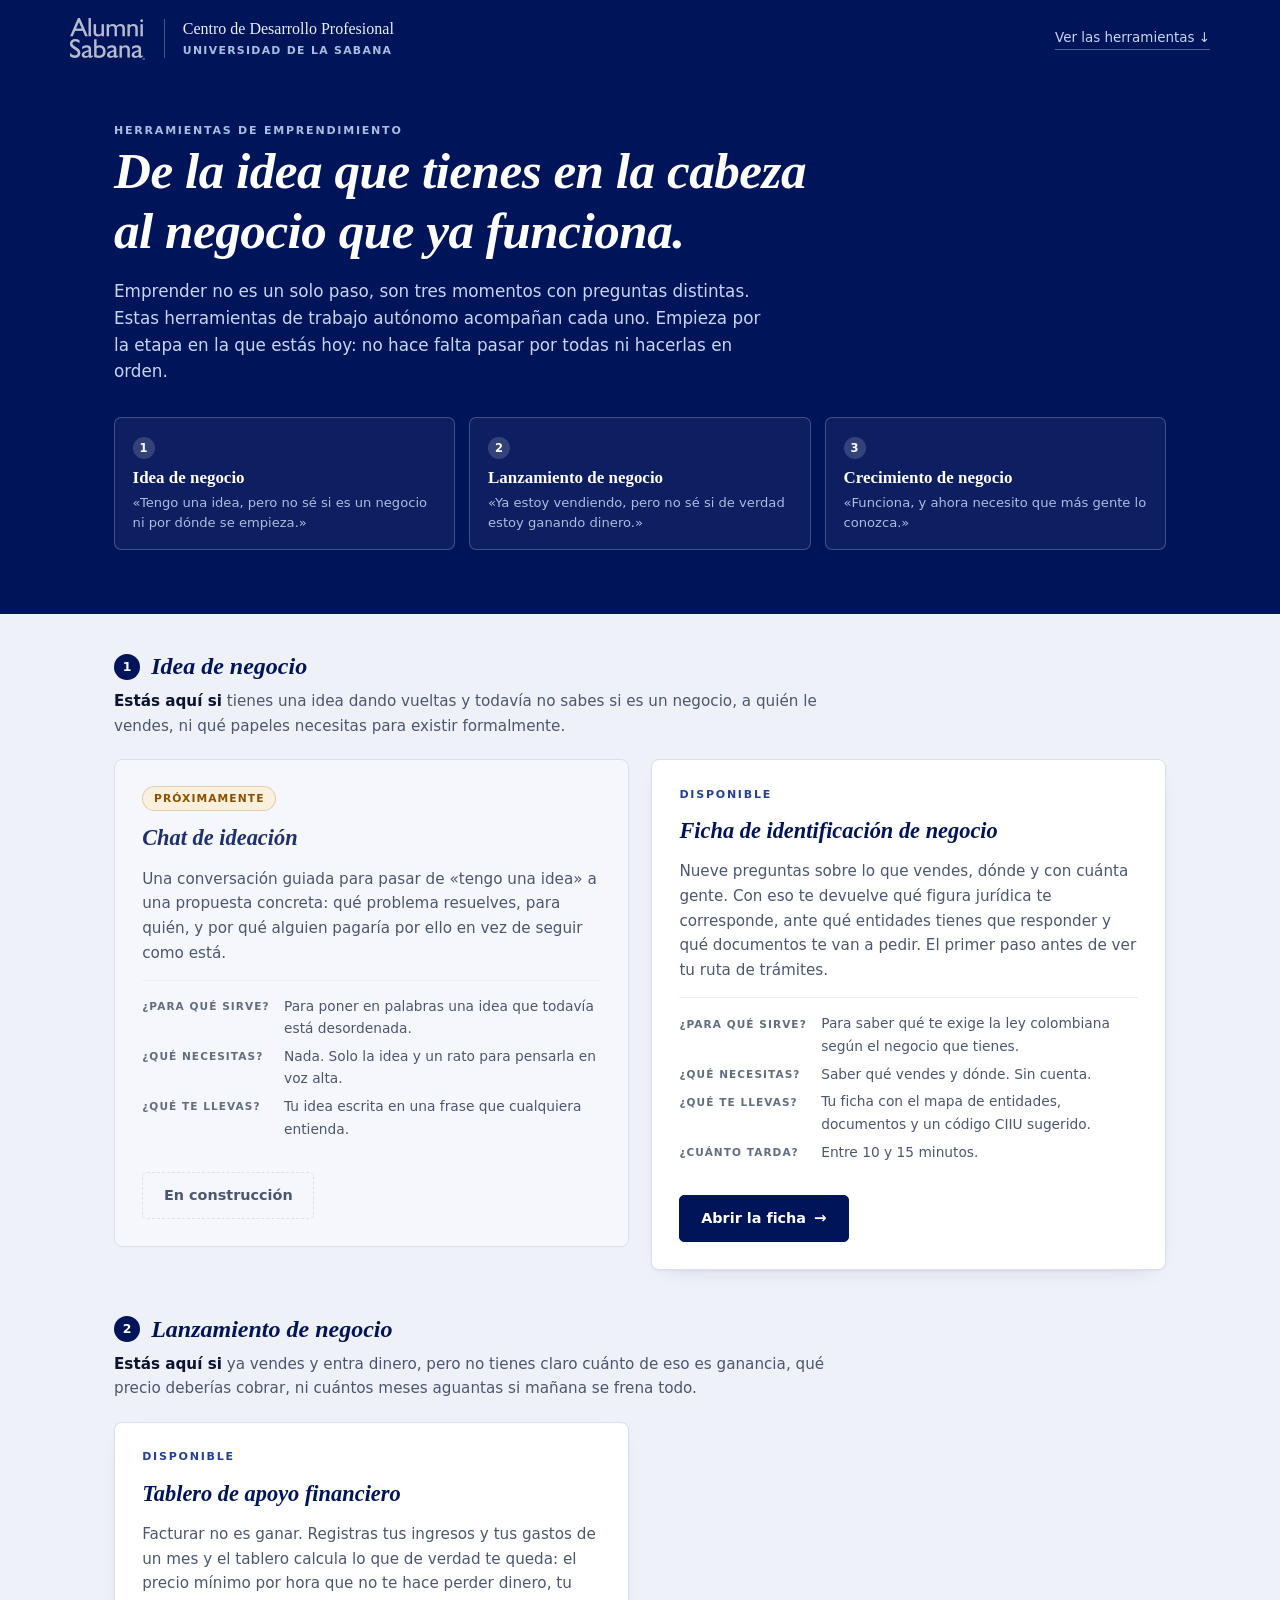
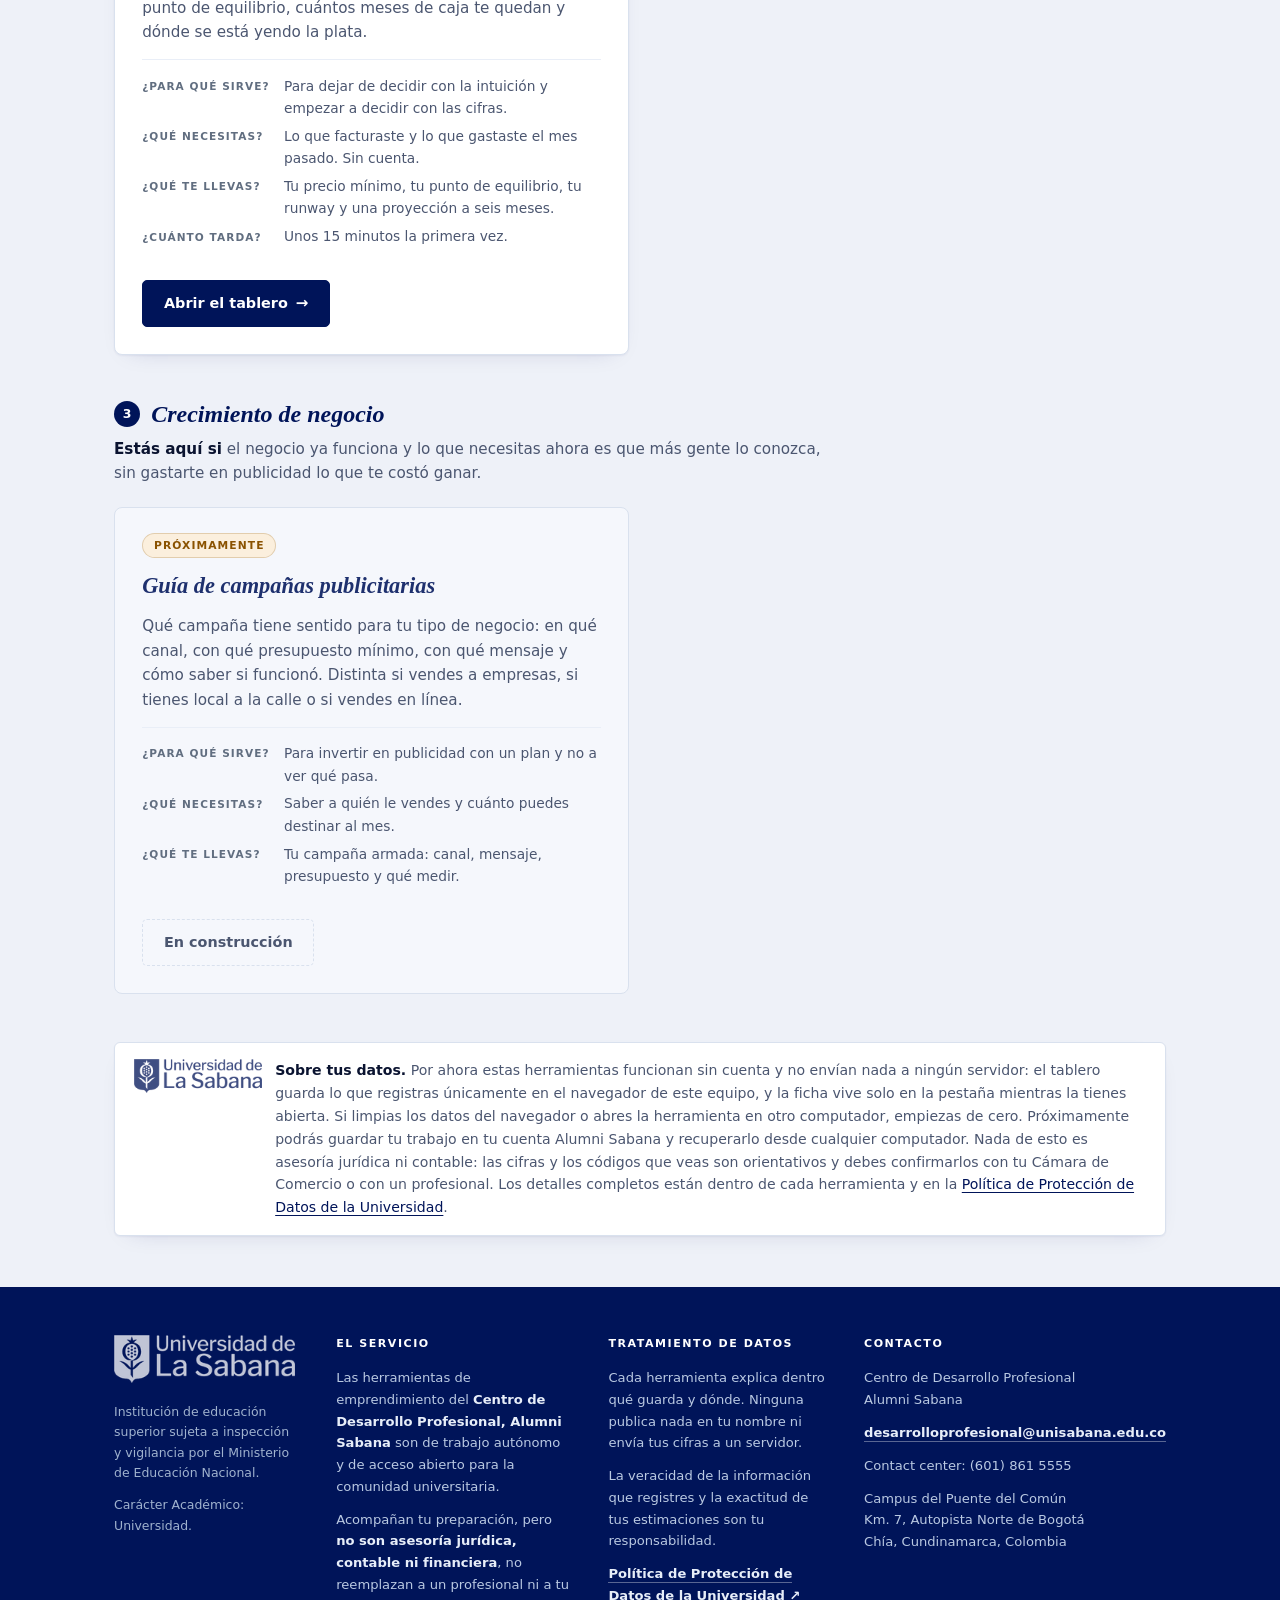
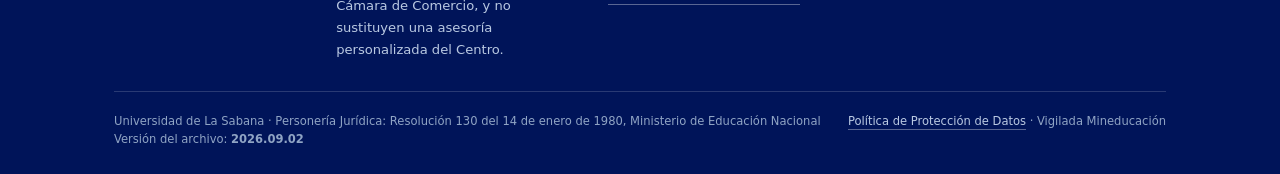
==== commit 678ce721: "Se eliminaron los espacios vacios, y se agreagron 2 videos de youtube explicativos más" ====
--- a/index.html
+++ b/index.html
@@ -128,8 +128,22 @@
 /* ═══════════════ 4 · PORTADA ═══════════════ */
 .hero { background: var(--azul); color: #FFFFFF; padding: 2.4rem 0 3rem; }
 .hero h1 {
-  font-size: clamp(1.55rem, 3.4vw, 2.45rem); font-style: italic;
-  letter-spacing: -.005em; line-height: 1.22; max-width: 22ch;
+  font-size: clamp(1.65rem, 4.2vw, 3.1rem); font-style: italic;
+  letter-spacing: -.01em; line-height: 1.16; max-width: 20ch;
+}
+/* El titular ocupa la franja, no una columna estrecha.
+   Con «22ch» se partía en tres líneas cortas y dejaba media banda
+   azul vacía a la derecha. Ahora crece con el ancho —hasta 3.1rem—
+   y llena el espacio en vez de flotar en él. El límite de 20ch se
+   mantiene para que en pantallas muy anchas no se estire en una
+   sola línea de 90 caracteres, que se lee peor. */
+@media (min-width: 900px) {
+  /* Sin límite de caracteres: el titular usa el ancho del
+     contenedor, que ya está acotado a 1140 px. Con «15ch» seguía
+     partiéndose en cuatro líneas cortas y dejaba la mitad derecha
+     de la banda azul vacía, que es justo lo que había que quitar. */
+  .hero h1 { max-width: none; font-size: clamp(2.2rem, 4.4vw, 3.2rem); }
+  .hero p  { font-size: 1.12rem; max-width: 68ch; }
 }
 .hero p {
   margin-top: 1.1rem; font-size: 1.05rem;
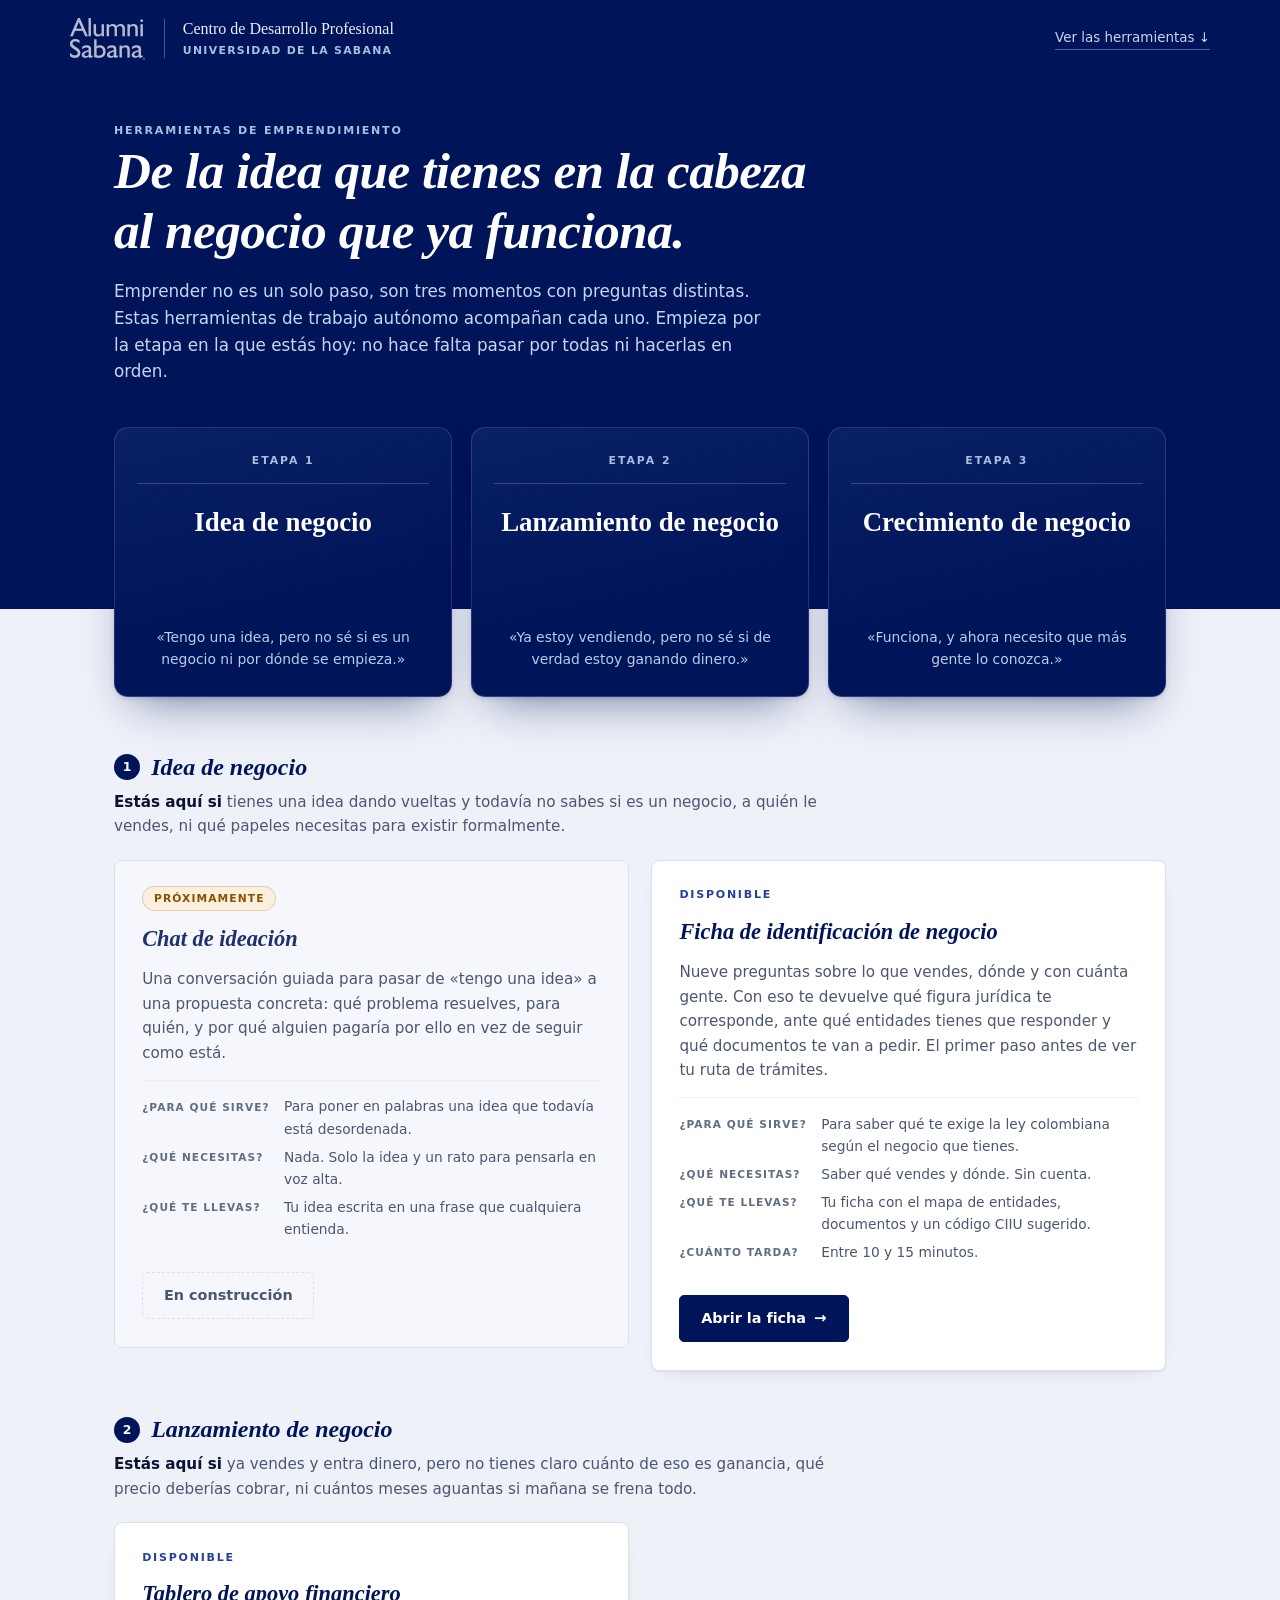
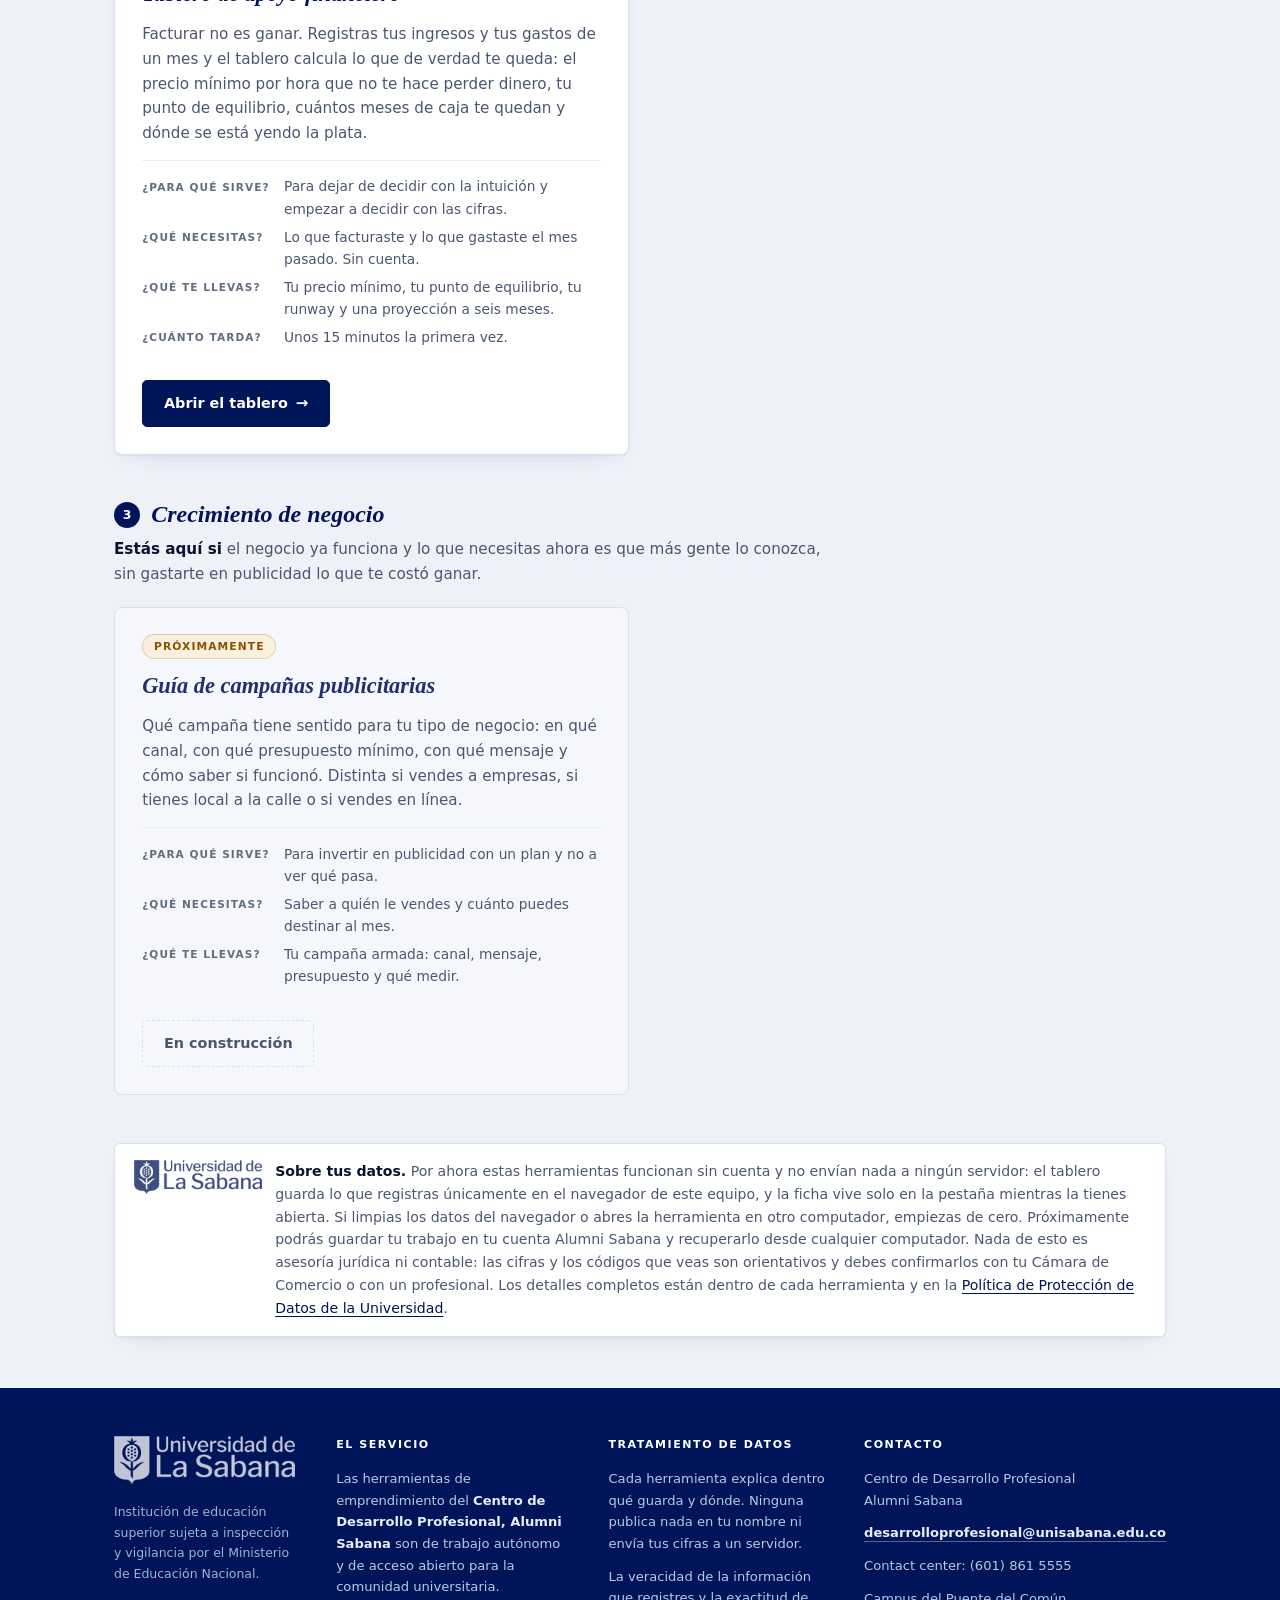
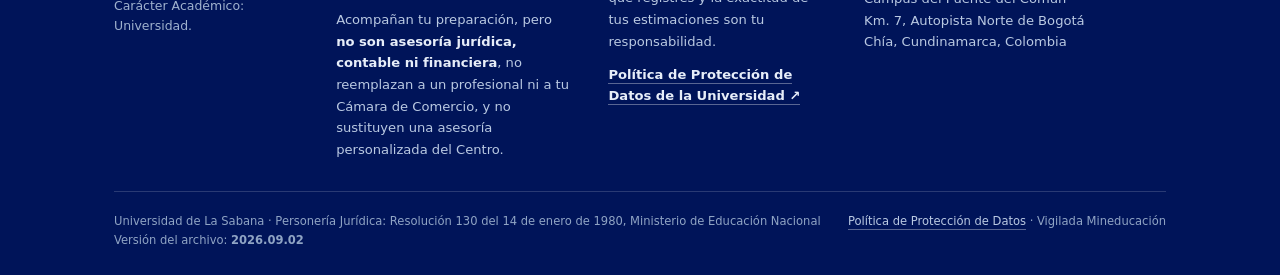
==== commit 94277c1a: "Se añaderon cambios de diseño en la pagina principal" ====
--- a/index.html
+++ b/index.html
@@ -126,7 +126,21 @@
 .masthead .volver:hover { color: #FFFFFF; border-bottom-color: #FFFFFF; }
 
 /* ═══════════════ 4 · PORTADA ═══════════════ */
-.hero { background: var(--azul); color: #FFFFFF; padding: 2.4rem 0 3rem; }
+/* La banda azul termina ANTES de que acaben las tarjetas, no
+   detrás de ellas. Con el azul corriendo por debajo quedaban azul
+   sobre azul y perdían su borde: se leían como bloques dentro de un
+   fondo, no como piezas apoyadas sobre la página.
+
+   El corte se mide desde abajo con la misma variable que usa el
+   margen del recorrido, así que si cambia una cambia la otra y no
+   se descuadran. */
+.hero {
+  --sobresale: 5.5rem;
+  background: linear-gradient(to bottom,
+              var(--azul) 0 calc(100% - var(--sobresale)),
+              var(--paper) calc(100% - var(--sobresale)) 100%);
+  color: #FFFFFF; padding: 2.4rem 0 0;
+}
 .hero h1 {
   font-size: clamp(1.65rem, 4.2vw, 3.1rem); font-style: italic;
   letter-spacing: -.01em; line-height: 1.16; max-width: 20ch;
@@ -154,36 +168,69 @@
 /* El recorrido: las tres etapas como índice de la página. No es
    decoración —es el único sitio donde se ve el camino entero de un
    vistazo, y cada una lleva a su sección. */
+/* ── Las tres etapas, como piezas ──
+   Antes eran franjas planas dentro de la banda azul: un borde de un
+   píxel y texto pequeño. Ahora son tarjetas de proporción cartel
+   que SALEN de la banda y se apoyan sobre el papel, con el titular
+   grande y centrado.
+
+   Es la composición de las piezas de campaña que aprobó el Centro:
+   fondo azul institucional, serif de la Universidad, mucho aire, y
+   la frase debajo en un cuerpo menor. Lo que se toma de allí es el
+   PESO VISUAL; el azul, la tipografía y el escudo siguen siendo
+   los de la Sabana. */
 .recorrido {
   display: grid; grid-template-columns: repeat(3, 1fr);
-  gap: .9rem; margin-top: 2rem; list-style: none; padding: 0;
-  counter-reset: etapa;
+  gap: 1.15rem; list-style: none; padding: 0;
+  /* Sobresalen media tarjeta por debajo de la banda azul: es lo que
+     las convierte en objetos sobre la página en vez de bloques
+     dentro de un fondo. El margen inferior negativo lo compensa
+     para que no empujen el resto de la página. */
+  margin: 2.6rem 0 -5.5rem;
+  position: relative; z-index: 2;
 }
 .recorrido a {
-  display: block; text-decoration: none; height: 100%;
-  border: 1px solid rgba(255,255,255,.22); border-radius: 7px;
-  padding: .95rem 1.1rem 1.05rem;
-  background: rgba(255,255,255,.05);
-  transition: background .16s, border-color .16s, transform .12s;
+  display: flex; flex-direction: column; text-decoration: none;
+  height: 100%; min-height: 270px;
+  border-radius: 14px;
+  padding: 1.5rem 1.4rem 1.6rem;
+  background: linear-gradient(168deg, #0A2166 0%, var(--azul) 62%);
+  border: 1px solid rgba(255,255,255,.14);
+  box-shadow: 0 2px 4px rgba(0,20,89,.12), 0 22px 44px -20px rgba(0,20,89,.55);
+  transition: transform .18s ease, box-shadow .18s ease;
 }
 .recorrido a:hover {
-  background: rgba(255,255,255,.11); border-color: rgba(255,255,255,.5);
-  transform: translateY(-2px);
-}
+  transform: translateY(-4px);
+  box-shadow: 0 4px 8px rgba(0,20,89,.16), 0 30px 56px -22px rgba(0,20,89,.65);
+}
+/* El número es una regla con su cifra, no un círculo: marca la
+   etapa sin competir con el titular, que es lo que se lee. */
 .recorrido .num {
-  display: inline-flex; align-items: center; justify-content: center;
-  width: 22px; height: 22px; border-radius: 50%;
-  background: rgba(255,255,255,.16); color: #FFFFFF;
-  font-size: .72rem; font-weight: 700; margin-bottom: .5rem;
-}
+  display: block; width: 100%;
+  font-family: var(--sans); font-size: .68rem; font-weight: 700;
+  letter-spacing: .18em; color: #A9BEDE;
+  padding-bottom: .85rem; margin-bottom: 1.4rem;
+  border-bottom: 1px solid rgba(255,255,255,.2);
+  text-align: center;
+}
+.recorrido .num::before { content: "ETAPA "; }
 .recorrido b {
-  display: block; font-family: var(--serif); font-size: 1.06rem;
-  font-weight: 600; color: #FFFFFF; line-height: 1.25;
+  display: block; font-family: var(--serif);
+  font-size: clamp(1.35rem, 2.1vw, 1.72rem);
+  font-weight: 600; color: #FFFFFF; line-height: 1.18;
+  text-align: center; text-wrap: balance;
+  margin-bottom: .9rem;
 }
 .recorrido span.q {
-  display: block; margin-top: .3rem; font-size: .82rem;
-  color: #A9BEDE; line-height: 1.5;
-}
+  display: block; font-size: .87rem;
+  color: #BCCDE8; line-height: 1.55;
+  text-align: center; margin-top: auto;
+}
+/* El aire que dejan las tarjetas al sobresalir. El panel de la
+   cuenta subía -2.6rem para solaparse con la banda azul; ahora ese
+   sitio lo ocupan las tarjetas, así que vuelve al flujo. */
+.hero + main { padding-top: 6.6rem; }
+.hero + main > .panel { margin-top: 0; }
 
 /* ═══════════════ 5 · PANEL DE QUIEN ENTRÓ ═══════════════ */
 .panel {
@@ -349,13 +396,26 @@
 
 /* ═══════════════ 9 · RESPONSIVE ═══════════════ */
 @media (max-width: 1000px) { .pie-rejilla { grid-template-columns: 1fr 1fr; gap: 2rem; } }
-@media (max-width: 760px)  { .recorrido { grid-template-columns: 1fr; gap: .6rem; } }
+/* En una columna las tarjetas no necesitan la proporción de cartel
+   —ocuparían tres pantallas— ni sobresalir de la banda: apiladas,
+   ese efecto solo deja un hueco enorme. */
+@media (max-width: 760px) {
+  .recorrido {
+    grid-template-columns: 1fr; gap: .8rem;
+    margin: 2rem 0 -3rem;
+  }
+  .hero { --sobresale: 3rem; }
+  .recorrido a { min-height: 0; padding: 1.2rem 1.2rem 1.3rem; }
+  .recorrido .num { margin-bottom: 1rem; padding-bottom: .7rem; }
+  .recorrido b { font-size: 1.3rem; margin-bottom: .6rem; }
+  .hero + main { padding-top: 4rem; }
+}
 @media (max-width: 620px) {
   .pie-rejilla { grid-template-columns: 1fr; }
   .masthead .divisor { padding-left: 0; border-left: 0; }
   .masthead .volver { margin-left: 0; }
   .privacidad { flex-direction: column; }
-  .etapa.primera, .panel { margin-top: -1.8rem; }
+  .etapa.primera { margin-top: -1.8rem; }
 }
 @media (prefers-reduced-motion: reduce) {
   * { transition: none !important; animation: none !important; }
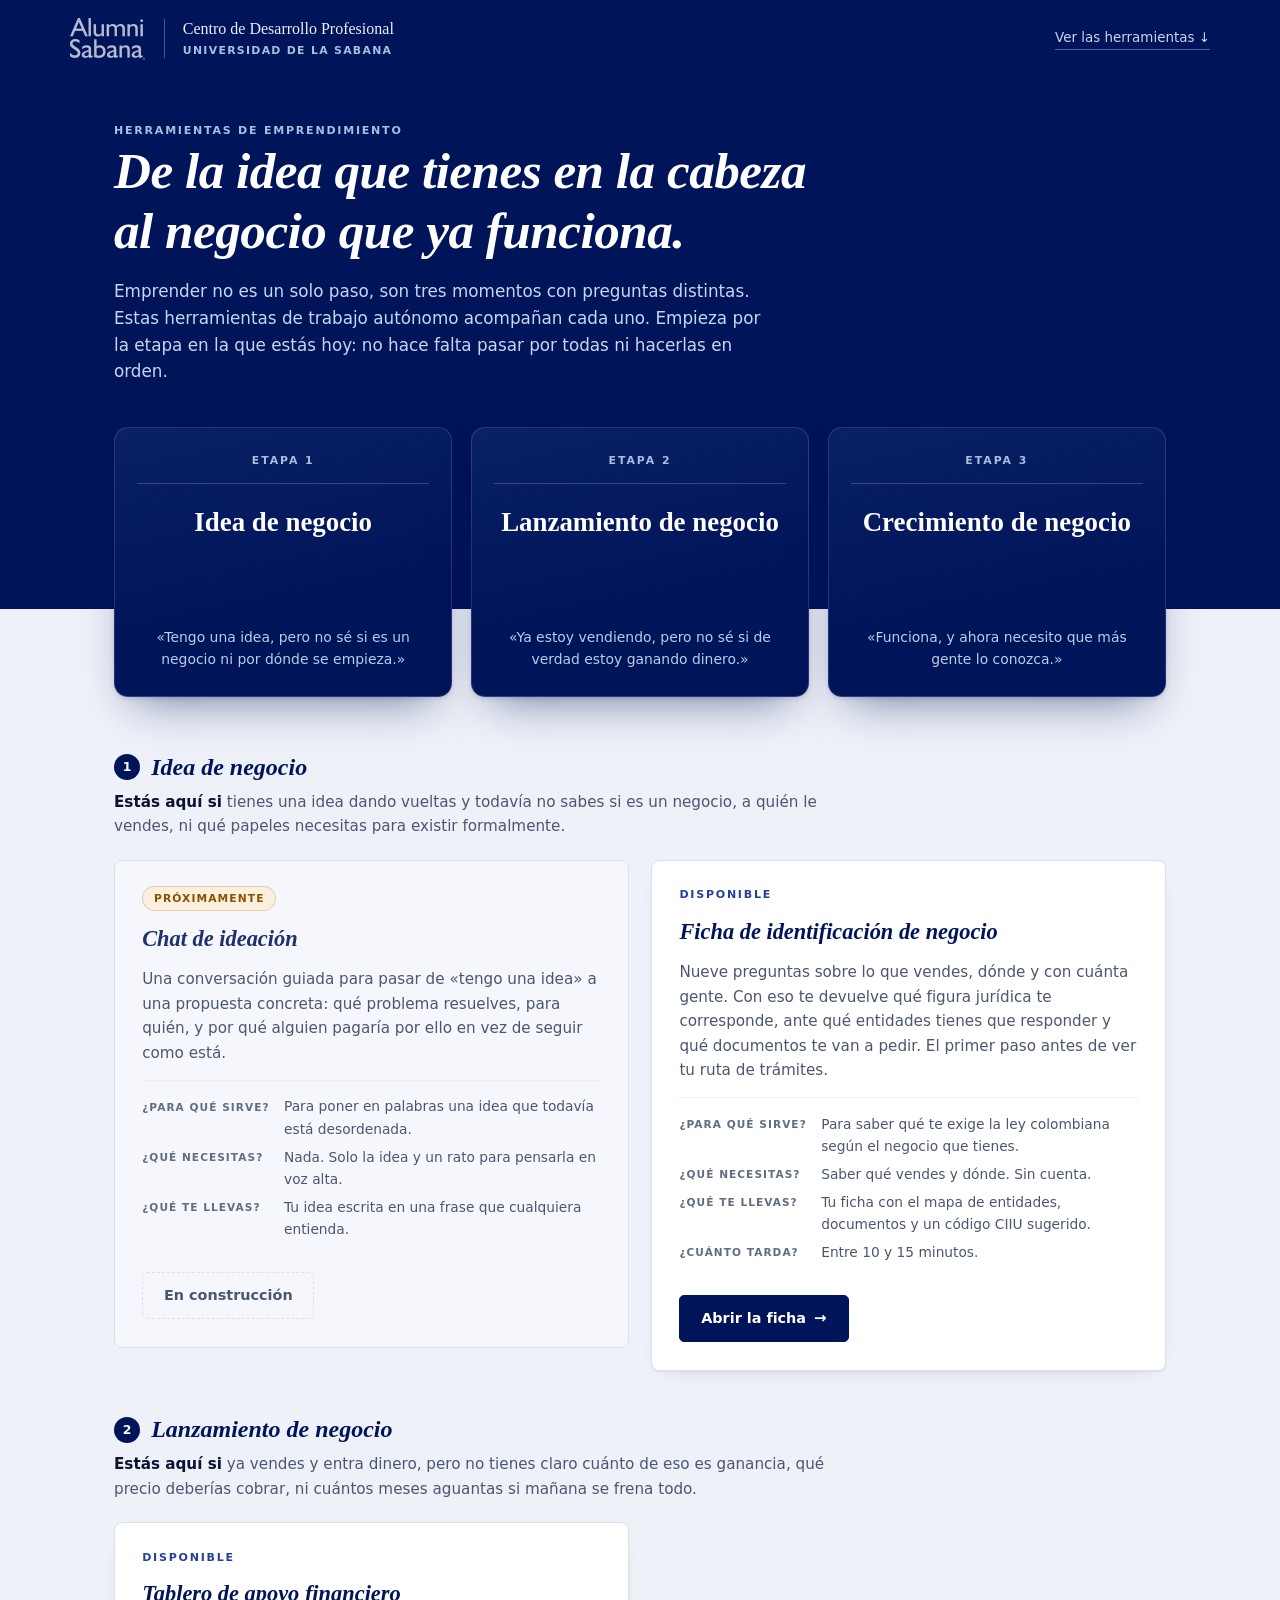
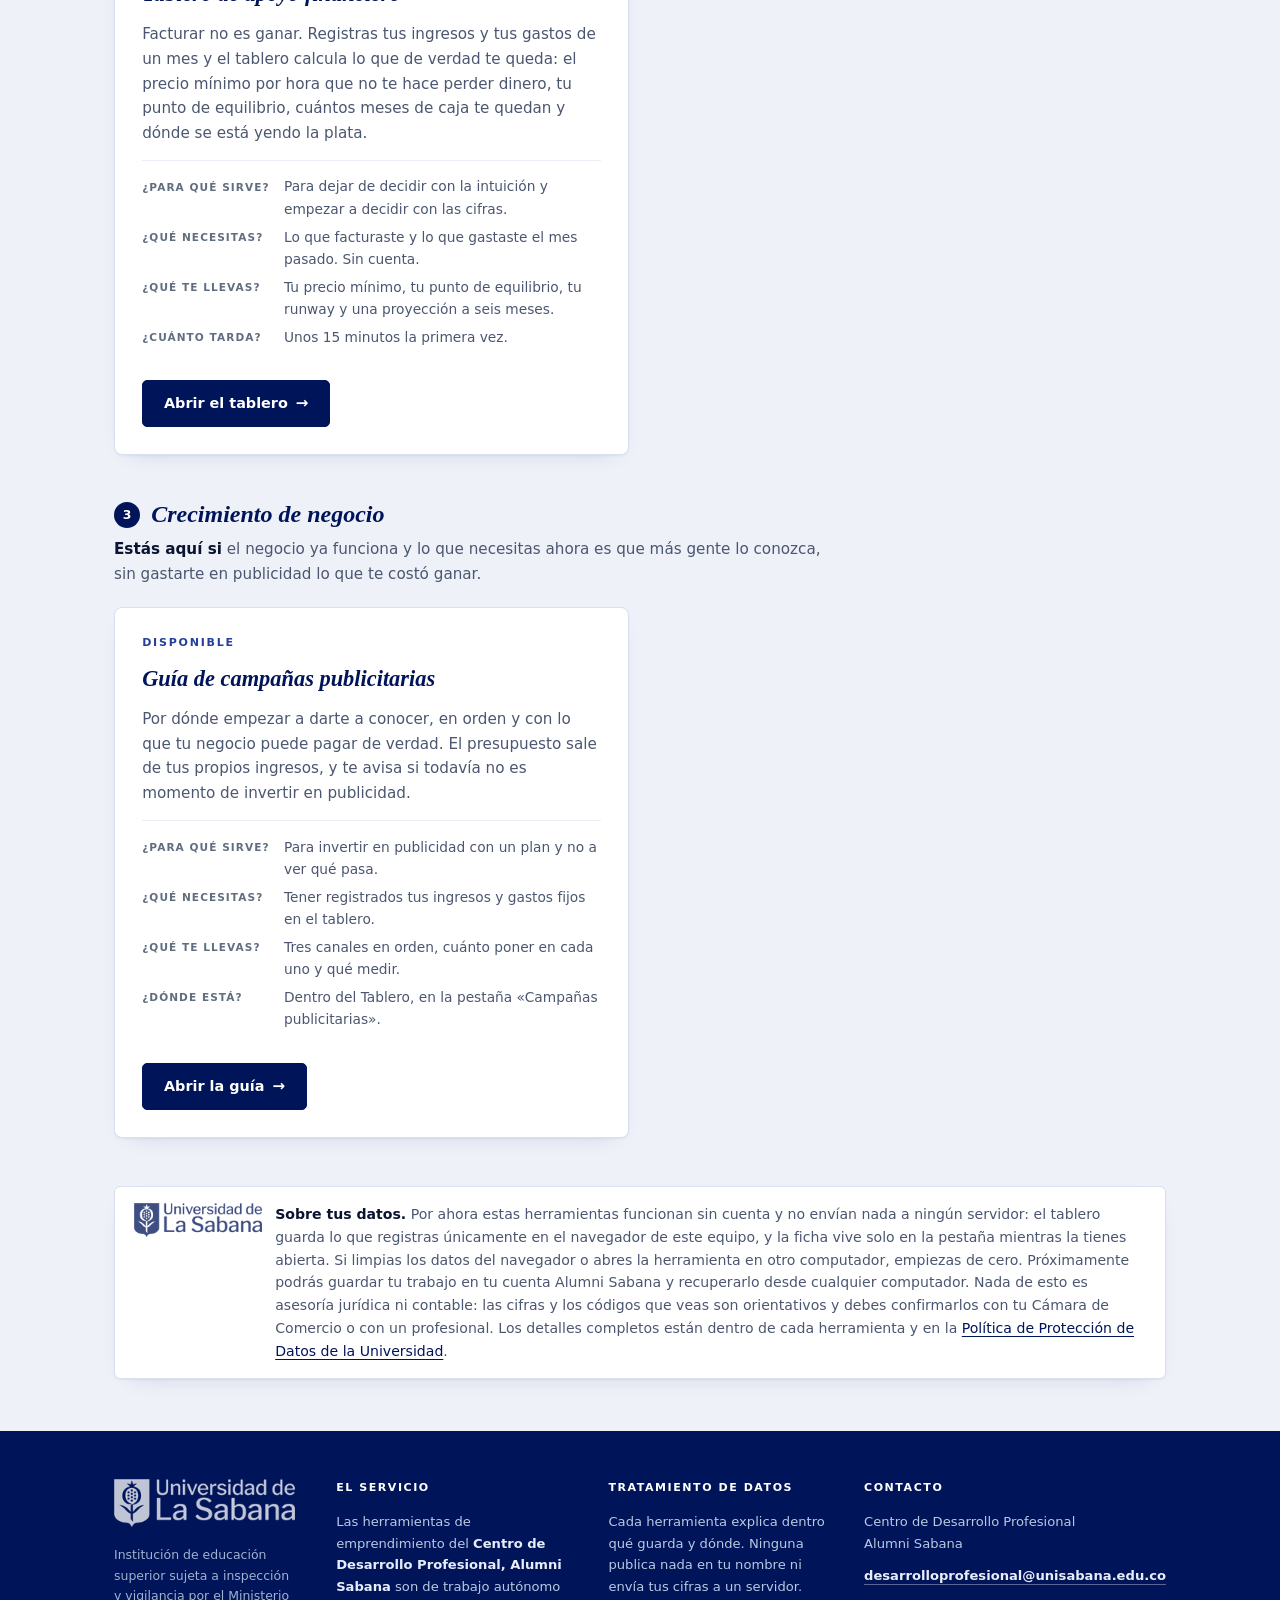
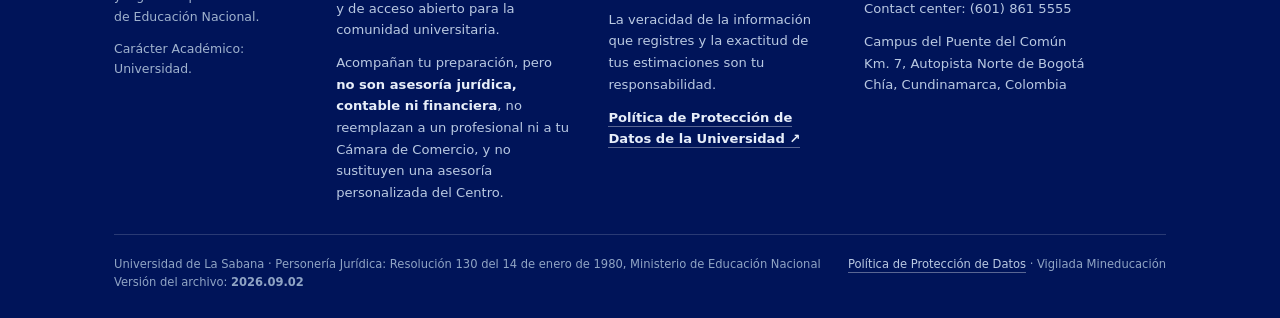
==== commit f891b218: "Se hace apertura del area de marketing" ====
--- a/index.html
+++ b/index.html
@@ -565,18 +565,23 @@
 
     <div class="tarjetas">
 
-      <!-- ── Guía de campañas · todavía no existe ── -->
-      <article class="tarjeta" data-pronto>
-        <span class="marca-pronto">Próximamente</span>
+      <!-- ── Guía de campañas · vive dentro del Tablero ──
+           No es una herramienta aparte: necesita el tipo de negocio
+           y las cifras que la persona ya escribió en el tablero, y
+           el presupuesto que propone sale de sus ingresos reales.
+           Por eso el botón lleva al tablero, a su pestaña. -->
+      <article class="tarjeta">
+        <span class="eyebrow">Disponible</span>
         <h3>Guía de campañas publicitarias</h3>
-        <p class="lema">Qué campaña tiene sentido para tu tipo de negocio: en qué canal, con qué presupuesto mínimo, con qué mensaje y cómo saber si funcionó. Distinta si vendes a empresas, si tienes local a la calle o si vendes en línea.</p>
+        <p class="lema">Por dónde empezar a darte a conocer, en orden y con lo que tu negocio puede pagar de verdad. El presupuesto sale de tus propios ingresos, y te avisa si todavía no es momento de invertir en publicidad.</p>
         <dl>
           <dt>¿Para qué sirve?</dt><dd>Para invertir en publicidad con un plan y no a ver qué pasa.</dd>
-          <dt>¿Qué necesitas?</dt><dd>Saber a quién le vendes y cuánto puedes destinar al mes.</dd>
-          <dt>¿Qué te llevas?</dt><dd>Tu campaña armada: canal, mensaje, presupuesto y qué medir.</dd>
+          <dt>¿Qué necesitas?</dt><dd>Tener registrados tus ingresos y gastos fijos en el tablero.</dd>
+          <dt>¿Qué te llevas?</dt><dd>Tres canales en orden, cuánto poner en cada uno y qué medir.</dd>
+          <dt>¿Dónde está?</dt><dd>Dentro del Tablero, en la pestaña «Campañas publicitarias».</dd>
         </dl>
         <div class="ir">
-          <span class="boton-pronto">En construcción</span>
+          <a class="boton" data-destino="tablero" href="#">Abrir la guía <span class="flecha" aria-hidden="true">→</span></a>
         </div>
       </article>
 
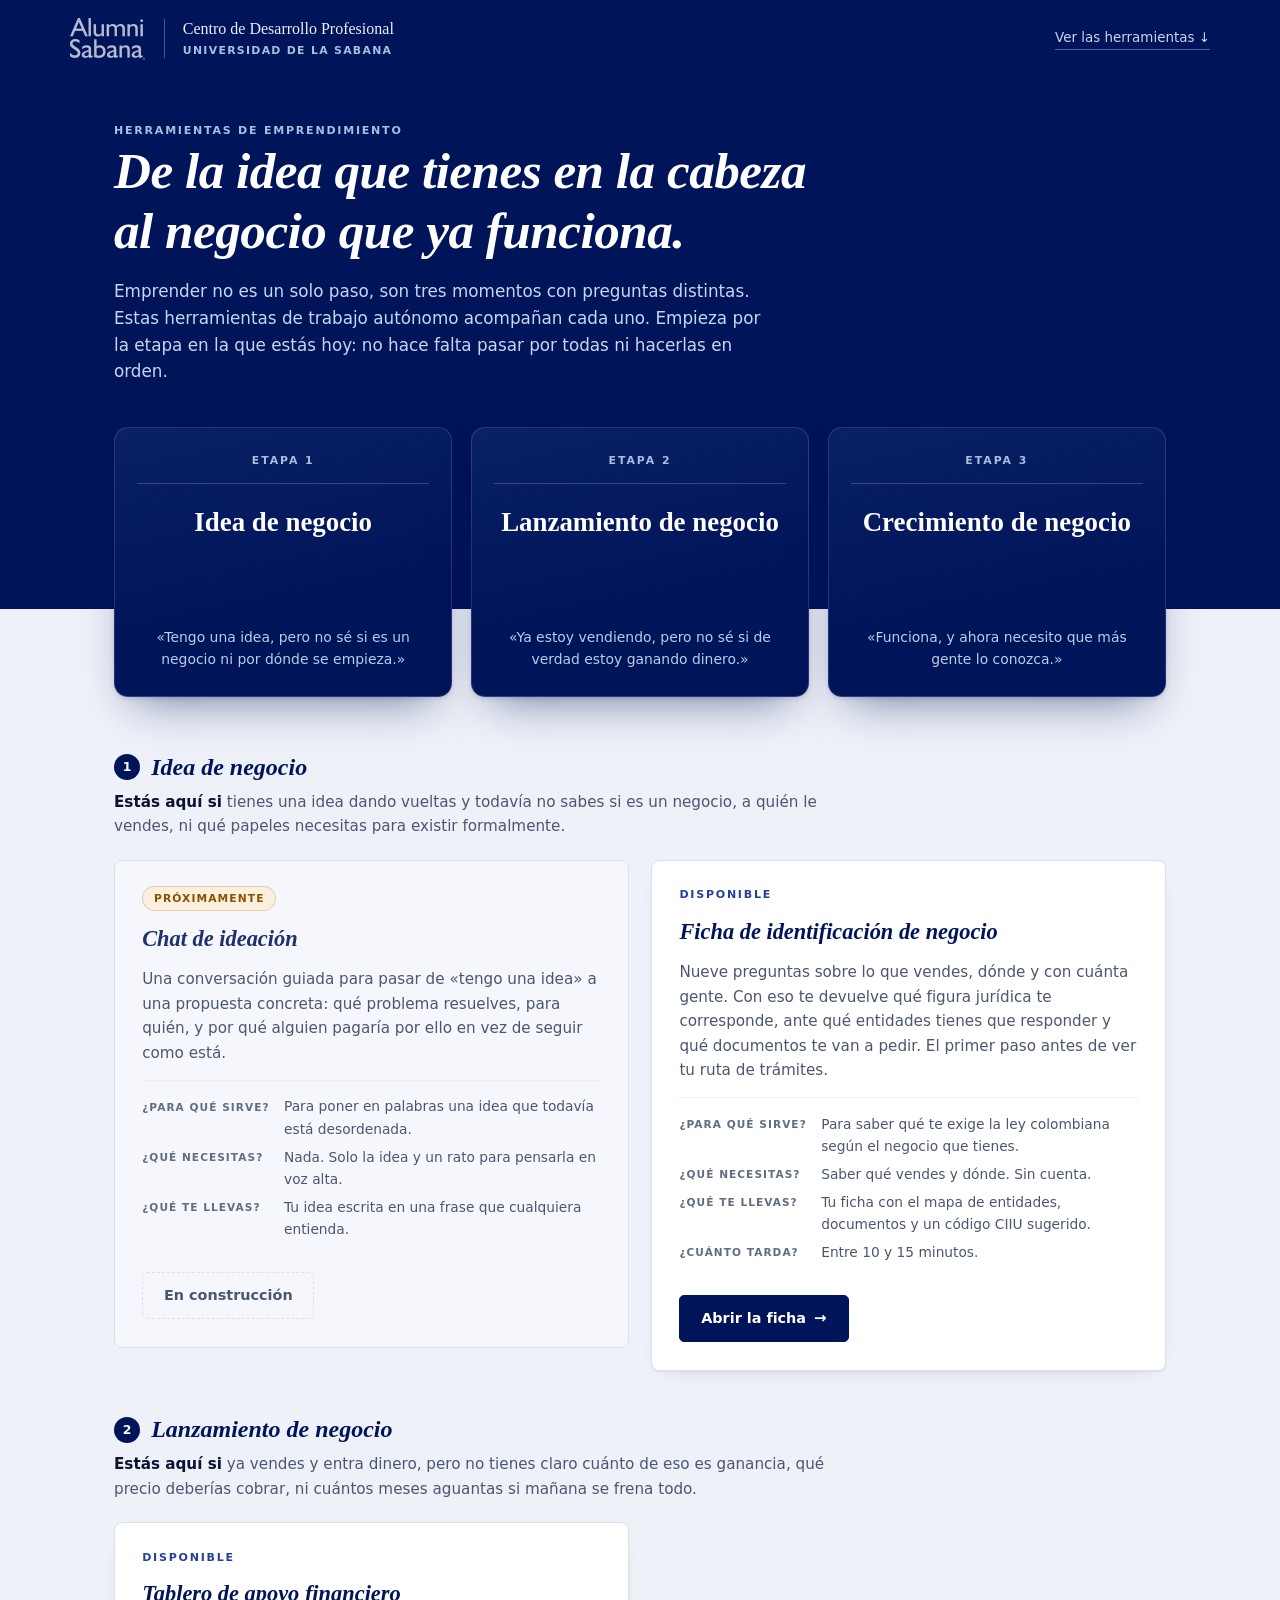
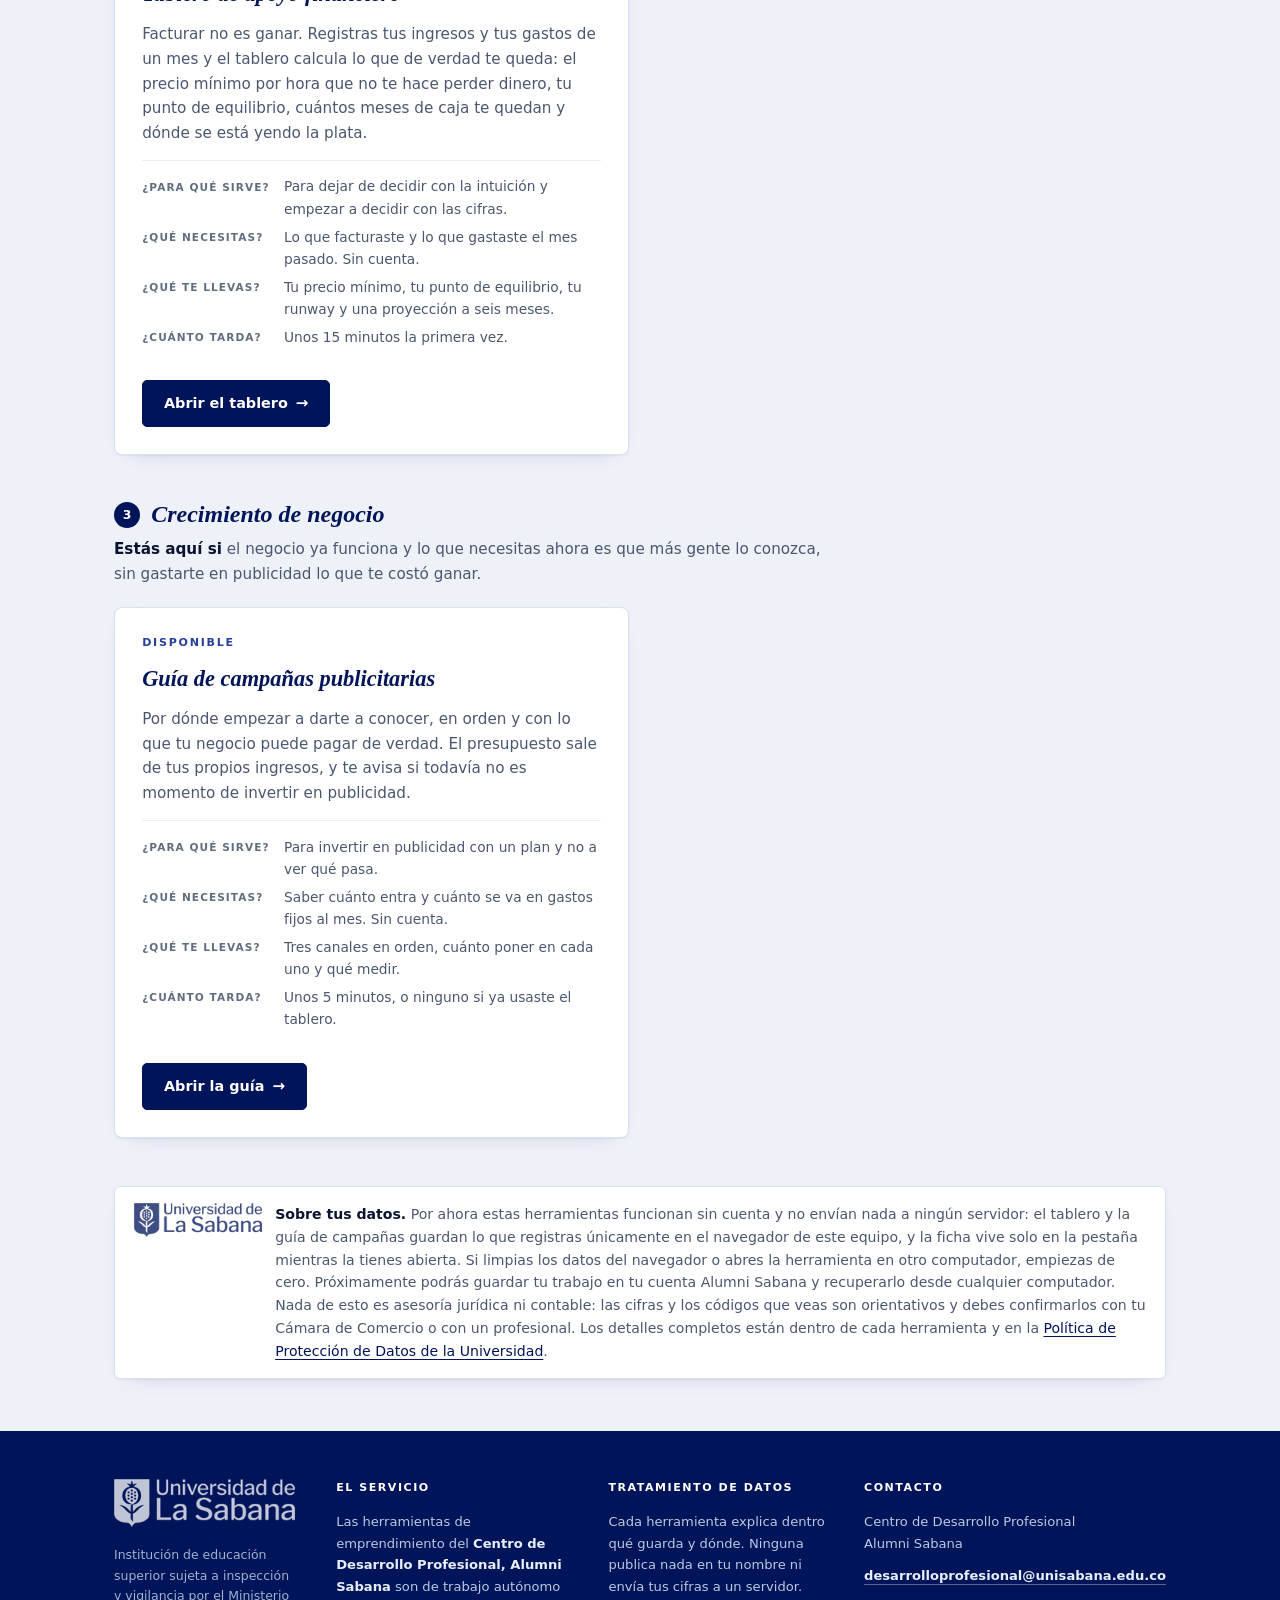
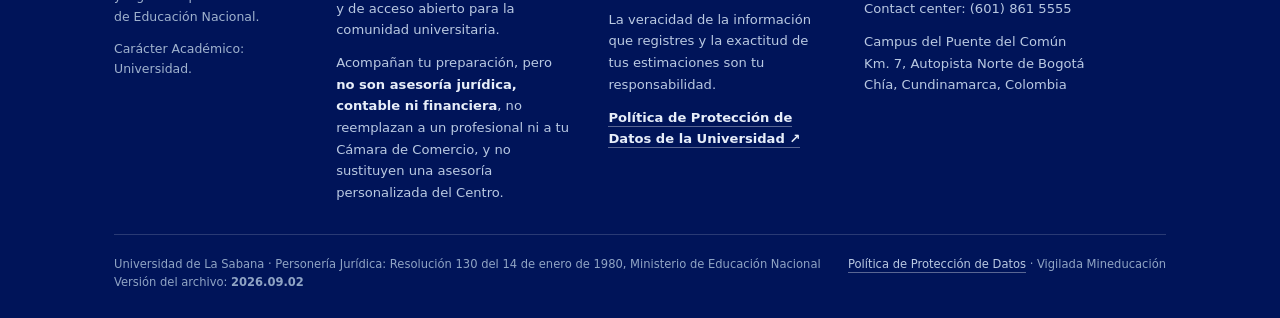
==== commit 82281495: "Se cambios el apartado de marketing a un area inidividual, diferente al del tablero" ====
--- a/index.html
+++ b/index.html
@@ -565,23 +565,24 @@
 
     <div class="tarjetas">
 
-      <!-- ── Guía de campañas · vive dentro del Tablero ──
-           No es una herramienta aparte: necesita el tipo de negocio
-           y las cifras que la persona ya escribió en el tablero, y
-           el presupuesto que propone sale de sus ingresos reales.
-           Por eso el botón lleva al tablero, a su pestaña. -->
+      <!-- ── Guía de campañas · herramienta propia ──
+           Estuvo como pestaña dentro del Tablero, por las cifras que
+           necesitaba. Ahora es su propia página: si la persona ya usó
+           el tablero en este navegador, la guía toma de allí sus
+           ingresos y gastos sin volver a preguntarlos; si no, le pide
+           tres datos y sigue funcionando igual. -->
       <article class="tarjeta">
         <span class="eyebrow">Disponible</span>
         <h3>Guía de campañas publicitarias</h3>
         <p class="lema">Por dónde empezar a darte a conocer, en orden y con lo que tu negocio puede pagar de verdad. El presupuesto sale de tus propios ingresos, y te avisa si todavía no es momento de invertir en publicidad.</p>
         <dl>
           <dt>¿Para qué sirve?</dt><dd>Para invertir en publicidad con un plan y no a ver qué pasa.</dd>
-          <dt>¿Qué necesitas?</dt><dd>Tener registrados tus ingresos y gastos fijos en el tablero.</dd>
+          <dt>¿Qué necesitas?</dt><dd>Saber cuánto entra y cuánto se va en gastos fijos al mes. Sin cuenta.</dd>
           <dt>¿Qué te llevas?</dt><dd>Tres canales en orden, cuánto poner en cada uno y qué medir.</dd>
-          <dt>¿Dónde está?</dt><dd>Dentro del Tablero, en la pestaña «Campañas publicitarias».</dd>
+          <dt>¿Cuánto tarda?</dt><dd>Unos 5 minutos, o ninguno si ya usaste el tablero.</dd>
         </dl>
         <div class="ir">
-          <a class="boton" data-destino="tablero" href="#">Abrir la guía <span class="flecha" aria-hidden="true">→</span></a>
+          <a class="boton" data-destino="campanas" href="#">Abrir la guía <span class="flecha" aria-hidden="true">→</span></a>
         </div>
       </article>
 
@@ -591,7 +592,7 @@
   <!-- ══════════════════ PRIVACIDAD ══════════════════ -->
   <div class="privacidad">
     <span class="sello"><img src="[data-uri]" alt="Universidad de La Sabana" width="362" height="96"></span>
-    <p><b>Sobre tus datos.</b> Por ahora estas herramientas funcionan sin cuenta y no envían nada a ningún servidor: el tablero guarda lo que registras únicamente en el navegador de este equipo, y la ficha vive solo en la pestaña mientras la tienes abierta. Si limpias los datos del navegador o abres la herramienta en otro computador, empiezas de cero. Próximamente podrás guardar tu trabajo en tu cuenta Alumni Sabana y recuperarlo desde cualquier computador. Nada de esto es asesoría jurídica ni contable: las cifras y los códigos que veas son orientativos y debes confirmarlos con tu Cámara de Comercio o con un profesional. Los detalles completos están dentro de cada herramienta y en la <a href="https://www.unisabana.edu.co/politica-de-proteccion-de-datos" target="_blank" rel="noopener">Política de Protección de Datos de la Universidad</a>.</p>
+    <p><b>Sobre tus datos.</b> Por ahora estas herramientas funcionan sin cuenta y no envían nada a ningún servidor: el tablero y la guía de campañas guardan lo que registras únicamente en el navegador de este equipo, y la ficha vive solo en la pestaña mientras la tienes abierta. Si limpias los datos del navegador o abres la herramienta en otro computador, empiezas de cero. Próximamente podrás guardar tu trabajo en tu cuenta Alumni Sabana y recuperarlo desde cualquier computador. Nada de esto es asesoría jurídica ni contable: las cifras y los códigos que veas son orientativos y debes confirmarlos con tu Cámara de Comercio o con un profesional. Los detalles completos están dentro de cada herramienta y en la <a href="https://www.unisabana.edu.co/politica-de-proteccion-de-datos" target="_blank" rel="noopener">Política de Protección de Datos de la Universidad</a>.</p>
   </div>
 
 </main>
@@ -662,10 +663,10 @@
             <a class="boton" data-destino="ideacion" href="#">…</a>
      ══════════════════════════════════════════════════════════ */
   var DIRECCIONES = {
-    ficha:   "ficha-negocio.html",
-    tablero: "tablero-financiero.html"
-    /* ideacion: "chat-de-ideacion.html", */
-    /* campanas: "guia-de-campanas.html"  */
+    ficha:    "ficha-negocio.html",
+    tablero:  "tablero-financiero.html",
+    campanas: "guia-de-campanas.html"
+    /* ideacion: "chat-de-ideacion.html" */
   };
 
   /* Marca de versión en el enlace. Los navegadores guardan en caché
